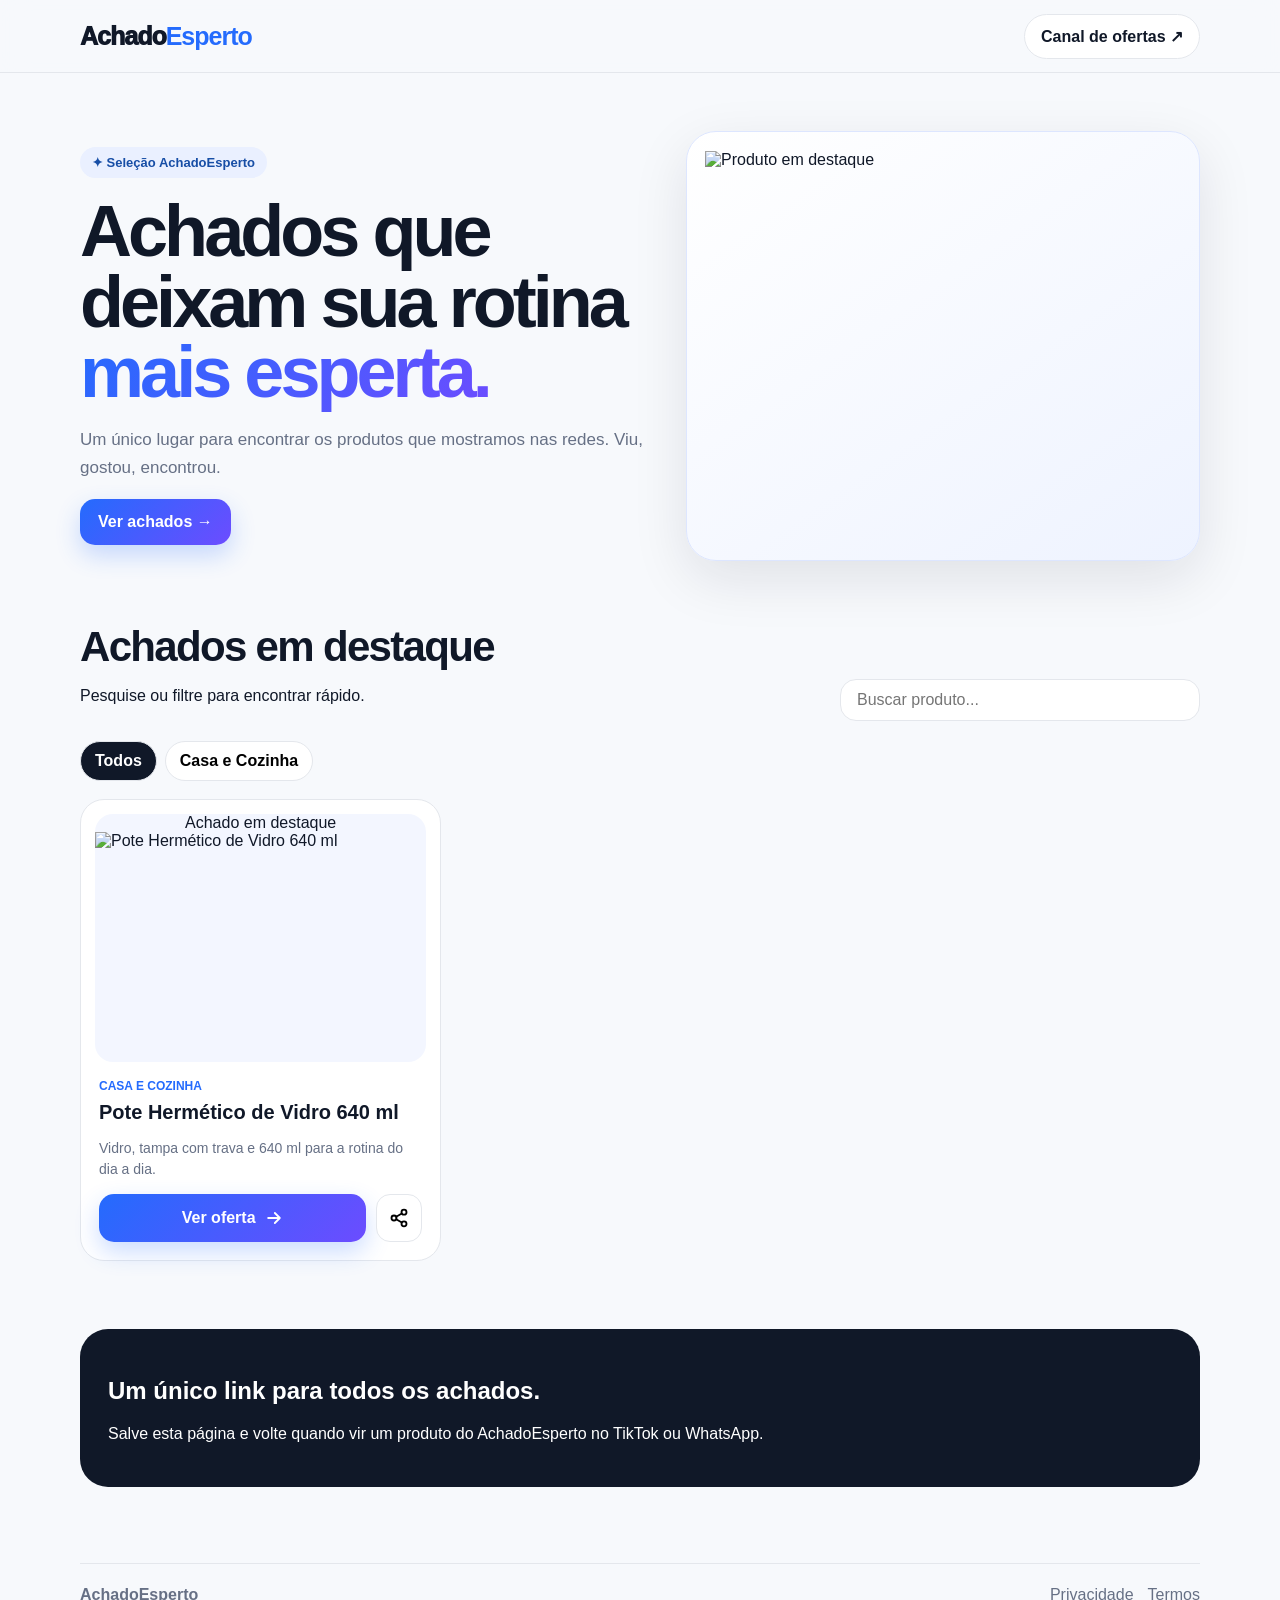
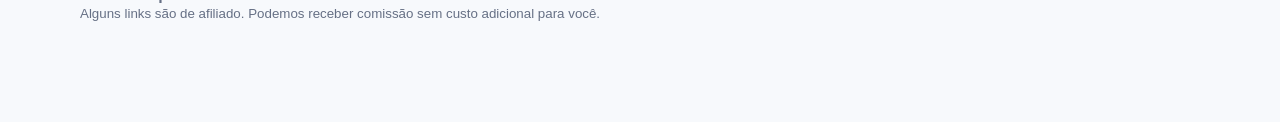
==== index.html @ daa908b6 "fix: use static-safe footer links" ====
<!doctype html><html lang="pt-BR"><head><meta charset="utf-8"><meta name="viewport" content="width=device-width,initial-scale=1"><meta name="theme-color" content="#246bfd"><title>AchadoEsperto — Achados que valem a pena</title><meta name="description" content="Achados úteis para casa, cozinha, tecnologia e rotina."><link rel="stylesheet" href="/assets/css/styles.css"></head><body><header class="topbar"><div class="container nav"><a class="brand" href="/">Achado<b>Esperto</b></a><a class="pill" href="https://whatsapp.com/channel/0029Vb8xYEfKwqSSXrBS9R2Q" target="_blank" rel="noopener noreferrer">Canal de ofertas ↗</a></div></header><main><section class="hero"><div class="container hero-grid"><div><span class="eyebrow">✦ Seleção AchadoEsperto</span><h1>Achados que deixam sua rotina <span class="gradient">mais esperta.</span></h1><p>Um único lugar para encontrar os produtos que mostramos nas redes. Viu, gostou, encontrou.</p><a class="primary" href="#achados">Ver achados →</a></div><div class="hero-card"><img id="hero-product" alt="Produto em destaque"></div></div></section><section class="section" id="achados"><div class="container"><div class="section-head"><div><h2>Achados em destaque</h2><p>Pesquise ou filtre para encontrar rápido.</p></div><label class="search"><input id="product-search" type="search" placeholder="Buscar produto..."></label></div><div class="chips" id="category-chips"></div><div class="products" id="products-grid"></div><div class="empty" id="empty-state"><strong>Nenhum achado encontrado.</strong></div></div></section><section class="section"><div class="container trust"><h2>Um único link para todos os achados.</h2><p>Salve esta página e volte quando vir um produto do AchadoEsperto no TikTok ou WhatsApp.</p></div></section></main><footer class="footer"><div class="container footer-grid"><div><strong>AchadoEsperto</strong><br><small>Alguns links são de afiliado. Podemos receber comissão sem custo adicional para você.</small></div><div class="footer-links"><a href="/privacidade/">Privacidade</a><a href="/termos/">Termos</a></div></div></footer><script src="/assets/js/products.js"></script><script src="/assets/js/app.js"></script><script>if(window.AE_PRODUCTS?.[0])document.getElementById('hero-product').src=window.AE_PRODUCTS[0].images[0]</script></body></html>
---- assets/css/styles.css ----
:root{--bg:#f7f9fc;--card:#fff;--ink:#101828;--muted:#667085;--line:#e4e7ec;--brand:#246bfd;--brand2:#6c4cff;--max:1120px;--shadow:0 18px 55px rgba(16,24,40,.10)}*{box-sizing:border-box}html{scroll-behavior:smooth}body{margin:0;font-family:Inter,ui-sans-serif,-apple-system,BlinkMacSystemFont,"Segoe UI",Roboto,Arial,sans-serif;background:var(--bg);color:var(--ink)}a{text-decoration:none;color:inherit}button,input{font:inherit}.container{width:min(calc(100% - 30px),var(--max));margin:auto}.topbar{position:sticky;top:0;z-index:20;background:rgba(247,249,252,.9);backdrop-filter:blur(14px);border-bottom:1px solid var(--line)}.nav{min-height:72px;display:flex;align-items:center;justify-content:space-between;gap:16px}.brand{font-size:25px;font-weight:950;letter-spacing:-.04em}.brand b{color:var(--brand)}.pill,.primary,.secondary,.icon-btn{display:inline-flex;align-items:center;justify-content:center;gap:8px;border:0;font-weight:850;cursor:pointer}.pill,.secondary{background:#fff;border:1px solid var(--line);padding:12px 16px;border-radius:999px}.primary{padding:14px 18px;border-radius:15px;color:#fff;background:linear-gradient(135deg,var(--brand),var(--brand2));box-shadow:0 10px 25px rgba(36,107,253,.24)}.hero{padding:58px 0 28px}.hero-grid{display:grid;grid-template-columns:1.05fr .95fr;gap:38px;align-items:center}.eyebrow{display:inline-flex;background:#eaf0ff;color:#174ea6;padding:8px 12px;border-radius:999px;font-size:13px;font-weight:900}.hero h1{font-size:clamp(44px,6vw,72px);line-height:.98;letter-spacing:-.055em;margin:18px 0}.gradient{background:linear-gradient(135deg,var(--brand),var(--brand2));background-clip:text;color:transparent}.hero p,.lead{color:var(--muted);font-size:17px;line-height:1.65}.hero-card,.main-photo{background:linear-gradient(145deg,#fff,#eef3ff);border:1px solid #dde6ff;border-radius:30px;box-shadow:var(--shadow);display:grid;place-items:center;overflow:hidden}.hero-card{min-height:430px;padding:18px}.hero-card img{width:100%;height:390px;object-fit:contain}.section{padding:34px 0}.section-head{display:flex;justify-content:space-between;gap:18px;align-items:end;margin-bottom:20px}.section-head h2{font-size:clamp(28px,4vw,42px);margin:0;letter-spacing:-.04em}.search{display:flex;align-items:center;background:#fff;border:1px solid var(--line);border-radius:16px;padding:10px 14px;min-width:min(360px,100%)}.search input{border:0;outline:0;background:transparent;width:100%}.chips{display:flex;gap:8px;flex-wrap:wrap;margin-bottom:18px}.chip{border:1px solid var(--line);background:#fff;padding:10px 14px;border-radius:999px;font-weight:800;cursor:pointer}.chip.active{background:#101828;color:#fff}.products{display:grid;grid-template-columns:repeat(3,1fr);gap:18px}.product-card{background:#fff;border:1px solid var(--line);border-radius:24px;padding:14px;display:flex;flex-direction:column}.product-media{aspect-ratio:4/3;border-radius:18px;background:#f3f6ff;display:grid;place-items:center;overflow:hidden}.product-media img{width:100%;height:100%;object-fit:contain}.product-body{padding:14px 4px 4px}.product-cat{font-size:12px;color:var(--brand);font-weight:900;text-transform:uppercase}.product-title{display:block;font-size:20px;font-weight:900;margin:7px 0}.product-desc{color:var(--muted);font-size:14px;line-height:1.5}.product-footer{display:flex;gap:10px}.product-footer .primary{flex:1}.icon-btn{width:46px;border-radius:14px;background:#fff;border:1px solid var(--line)}.empty{display:none;padding:30px;background:#fff;border:1px dashed #cfd7e6;border-radius:20px;text-align:center}.trust{background:#101828;color:#fff;border-radius:28px;padding:28px}.footer{padding:42px 0 100px;color:var(--muted)}.footer-grid{display:flex;justify-content:space-between;gap:18px;border-top:1px solid var(--line);padding-top:22px}.footer-links{display:flex;gap:14px;flex-wrap:wrap}.breadcrumb{padding:20px 0 8px;color:var(--muted);font-size:14px}.product-page{padding:18px 0 50px}.product-layout{display:grid;grid-template-columns:1fr .9fr;gap:36px;align-items:start}.gallery{display:grid;grid-template-columns:82px 1fr;gap:12px}.thumbs{display:grid;gap:10px;align-content:start}.thumb{border:2px solid transparent;background:#fff;border-radius:14px;padding:5px}.thumb.active{border-color:var(--brand)}.thumb img{width:100%;aspect-ratio:1;object-fit:contain}.main-photo{min-height:520px}.main-photo img{width:100%;height:520px;object-fit:contain}.product-info{position:sticky;top:92px}.product-info h1{font-size:clamp(36px,4.8vw,56px);line-height:1;letter-spacing:-.05em;margin:14px 0}.spec-pills{display:flex;gap:8px;flex-wrap:wrap}.spec-pill{background:#fff;border:1px solid var(--line);padding:9px 12px;border-radius:999px;font-weight:800}.benefits{display:grid;gap:10px;margin:18px 0}.benefit{display:flex;gap:10px}.benefit i{font-style:normal;color:#0e9f6e}.benefit span{display:block;color:var(--muted);font-size:13px}.buy-box,.detail-card{background:#fff;border:1px solid var(--line);border-radius:22px;padding:18px;margin-top:18px}.buy-box .primary{width:100%}.price-note{font-size:13px;color:var(--muted);line-height:1.5}.share-row{display:flex;gap:10px;margin-top:12px}.share-row>*{flex:1}.spec-table{width:100%;border-collapse:collapse}.spec-table td{padding:12px 0;border-bottom:1px solid #edf0f4}.spec-table td:first-child{color:var(--muted);width:44%}.mobile-dock{display:none;position:fixed;left:12px;right:12px;bottom:12px;z-index:30}.mobile-dock .primary{width:100%}.legal{padding:40px 0}.legal article{max-width:850px;margin:auto;background:#fff;border:1px solid var(--line);border-radius:26px;padding:32px}.legal p{color:#475467;line-height:1.7}@media(max-width:900px){.hero-grid,.product-layout{grid-template-columns:1fr}.products{grid-template-columns:repeat(2,1fr)}.product-info{position:static}.section-head{align-items:stretch;flex-direction:column}.search{min-width:0}}@media(max-width:620px){.products{grid-template-columns:1fr}.hero{padding-top:32px}.hero h1{font-size:46px}.hero-card{min-height:320px}.hero-card img{height:290px}.gallery{grid-template-columns:1fr}.thumbs{order:2;grid-template-columns:repeat(3,70px)}.main-photo{order:1;min-height:360px}.main-photo img{height:360px}.footer-grid{flex-direction:column}.mobile-dock{display:block}.product-page{padding-bottom:100px}}
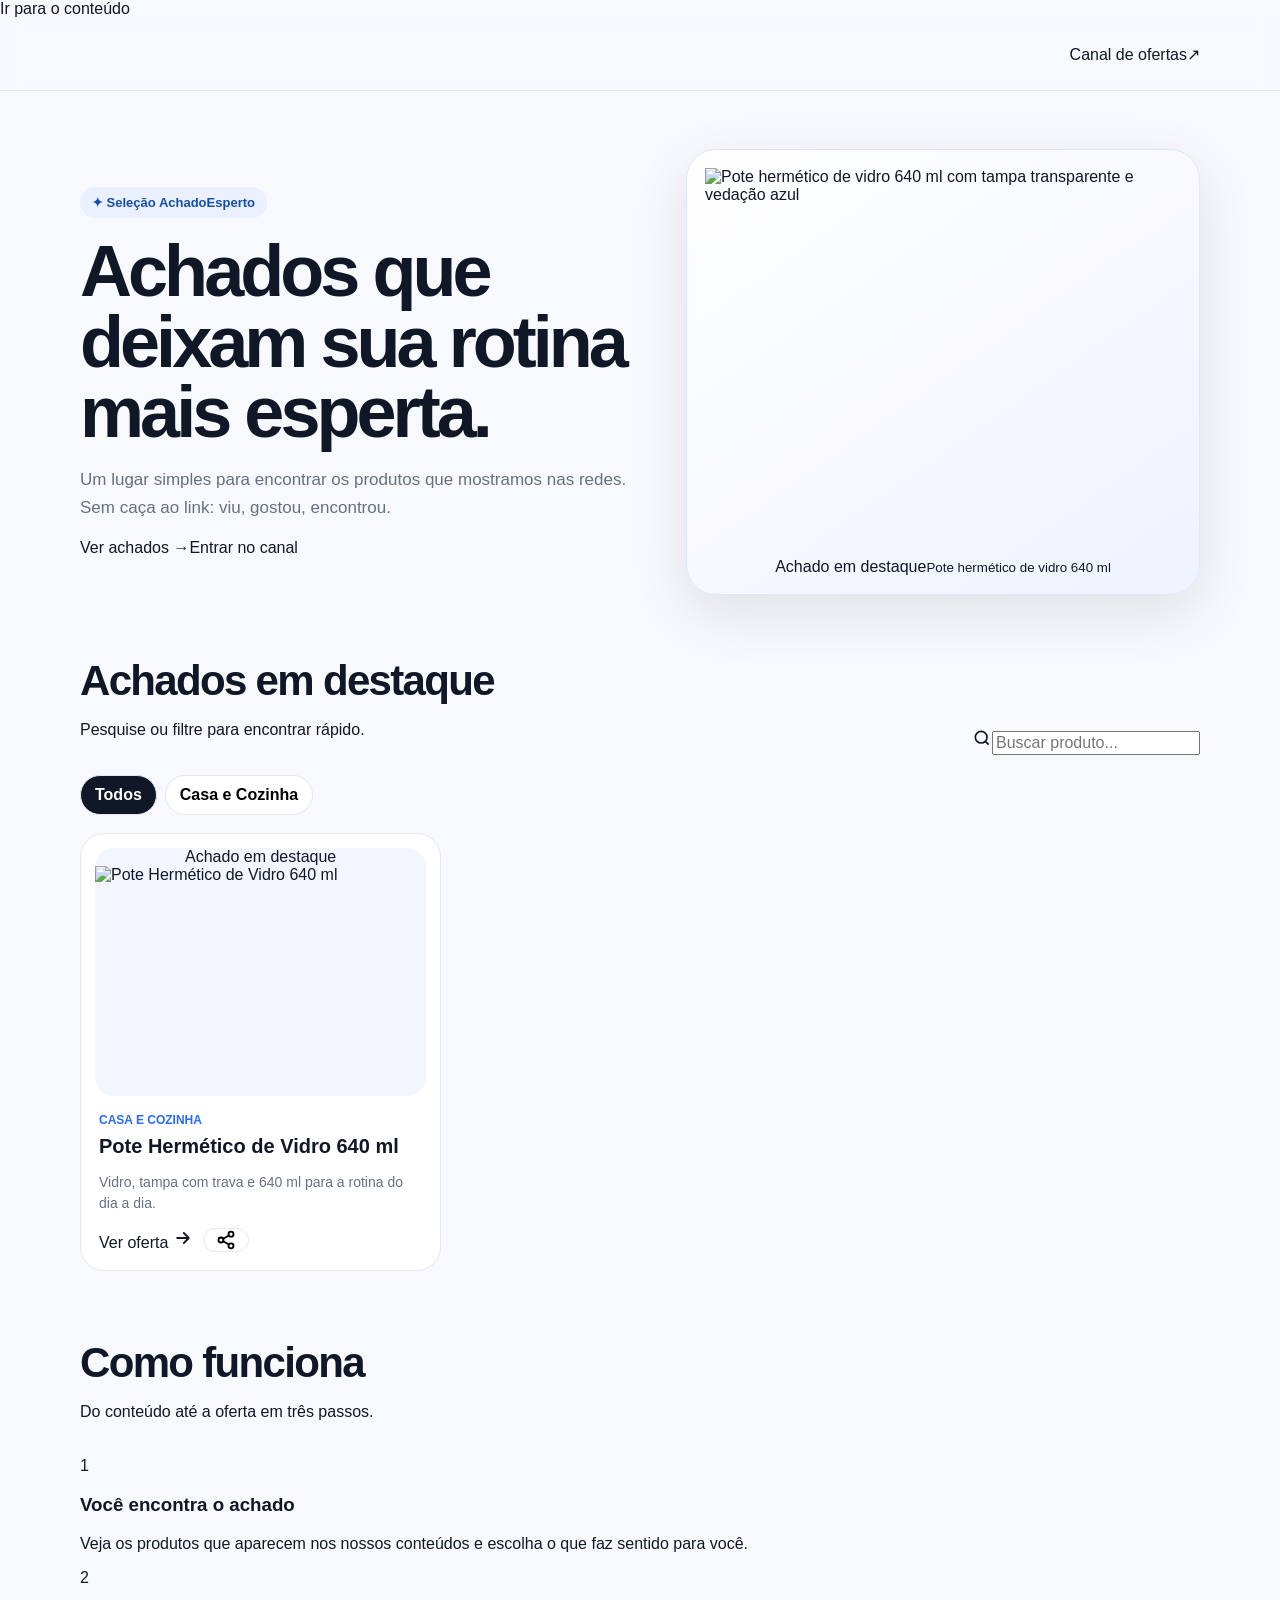
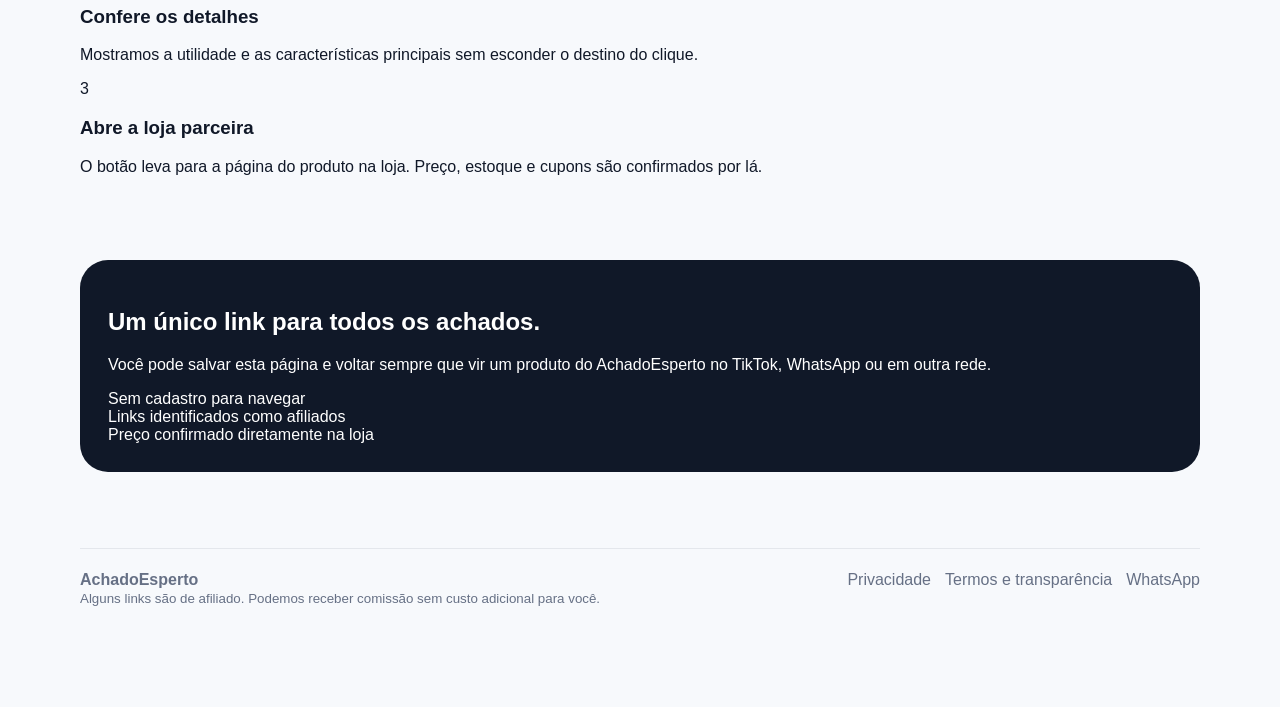
==== commit 1b823245: "restore: localhost homepage" ====
--- a/index.html
+++ b/index.html
@@ -1 +1,18 @@
-<!doctype html><html lang="pt-BR"><head><meta charset="utf-8"><meta name="viewport" content="width=device-width,initial-scale=1"><meta name="theme-color" content="#246bfd"><title>AchadoEsperto — Achados que valem a pena</title><meta name="description" content="Achados úteis para casa, cozinha, tecnologia e rotina."><link rel="stylesheet" href="/assets/css/styles.css"></head><body><header class="topbar"><div class="container nav"><a class="brand" href="/">Achado<b>Esperto</b></a><a class="pill" href="https://whatsapp.com/channel/0029Vb8xYEfKwqSSXrBS9R2Q" target="_blank" rel="noopener noreferrer">Canal de ofertas ↗</a></div></header><main><section class="hero"><div class="container hero-grid"><div><span class="eyebrow">✦ Seleção AchadoEsperto</span><h1>Achados que deixam sua rotina <span class="gradient">mais esperta.</span></h1><p>Um único lugar para encontrar os produtos que mostramos nas redes. Viu, gostou, encontrou.</p><a class="primary" href="#achados">Ver achados →</a></div><div class="hero-card"><img id="hero-product" alt="Produto em destaque"></div></div></section><section class="section" id="achados"><div class="container"><div class="section-head"><div><h2>Achados em destaque</h2><p>Pesquise ou filtre para encontrar rápido.</p></div><label class="search"><input id="product-search" type="search" placeholder="Buscar produto..."></label></div><div class="chips" id="category-chips"></div><div class="products" id="products-grid"></div><div class="empty" id="empty-state"><strong>Nenhum achado encontrado.</strong></div></div></section><section class="section"><div class="container trust"><h2>Um único link para todos os achados.</h2><p>Salve esta página e volte quando vir um produto do AchadoEsperto no TikTok ou WhatsApp.</p></div></section></main><footer class="footer"><div class="container footer-grid"><div><strong>AchadoEsperto</strong><br><small>Alguns links são de afiliado. Podemos receber comissão sem custo adicional para você.</small></div><div class="footer-links"><a href="/privacidade/">Privacidade</a><a href="/termos/">Termos</a></div></div></footer><script src="/assets/js/products.js"></script><script src="/assets/js/app.js"></script><script>if(window.AE_PRODUCTS?.[0])document.getElementById('hero-product').src=window.AE_PRODUCTS[0].images[0]</script></body></html>+<!doctype html><html lang="pt-BR"><head>
+<meta charset="utf-8"><meta name="viewport" content="width=device-width,initial-scale=1,viewport-fit=cover"><meta name="theme-color" content="#246BFD">
+<title>AchadoEsperto — Achados que valem a pena</title>
+<meta name="description" content="Achados úteis para casa, cozinha, tecnologia e rotina. Veja os produtos selecionados pelo AchadoEsperto e confira as ofertas nas lojas parceiras.">
+<meta property="og:title" content="AchadoEsperto — Achados que valem a pena"><meta property="og:description" content="Produtos úteis, bem selecionados e fáceis de encontrar."><meta property="og:type" content="website">
+<link rel="icon" href="/assets/img/brand/favicon.svg?v=4" type="image/svg+xml"><link rel="manifest" href="/manifest.webmanifest"><link rel="stylesheet" href="/assets/css/styles.css?v=4">
+</head><body>
+<a class="skip" href="#conteudo">Ir para o conteúdo</a>
+<header class="topbar"><div class="container nav"><a class="brand" href="/" aria-label="AchadoEsperto - início"><img src="/assets/img/brand/logo.svg?v=4" alt="AchadoEsperto"></a><nav class="nav-actions" aria-label="Ações"><a class="pill-btn wa" href="https://whatsapp.com/channel/0029Vb8xYEfKwqSSXrBS9R2Q" target="_blank" rel="noopener noreferrer"><span>Canal de ofertas</span>↗</a></nav></div></header>
+<main id="conteudo">
+<section class="hero"><div class="container hero-grid"><div><span class="eyebrow">✦ Seleção AchadoEsperto</span><h1>Achados que deixam sua rotina <span class="gradient-text">mais esperta.</span></h1><p>Um lugar simples para encontrar os produtos que mostramos nas redes. Sem caça ao link: viu, gostou, encontrou.</p><div class="hero-actions"><a class="primary-btn" href="#achados">Ver achados <span aria-hidden="true">→</span></a><a class="secondary-btn" href="https://whatsapp.com/channel/0029Vb8xYEfKwqSSXrBS9R2Q" target="_blank" rel="noopener noreferrer">Entrar no canal</a></div></div><div class="hero-card"><img id="hero-product" src="" alt="Pote hermético de vidro 640 ml com tampa transparente e vedação azul" width="1000" height="1000"><div class="floating-note">Achado em destaque<small>Pote hermético de vidro 640 ml</small></div></div></div></section>
+<section class="section" id="achados"><div class="container"><div class="section-head"><div><h2>Achados em destaque</h2><p>Pesquise ou filtre para encontrar rápido.</p></div><label class="search-wrap" aria-label="Pesquisar produtos"><svg width="20" height="20" viewBox="0 0 24 24" fill="none" stroke="currentColor" stroke-width="2"><circle cx="11" cy="11" r="7"/><path d="m20 20-4-4"/></svg><input id="product-search" type="search" placeholder="Buscar produto..." autocomplete="off"></label></div><div class="chips" id="category-chips" aria-label="Categorias"></div><div class="products" id="products-grid"></div><div class="empty" id="empty-state"><strong>Nenhum achado encontrado.</strong><br>Tente outro termo de busca.</div></div></section>
+<section class="section"><div class="container"><div class="section-head"><div><h2>Como funciona</h2><p>Do conteúdo até a oferta em três passos.</p></div></div><div class="steps"><div class="step"><div class="step-n">1</div><h3>Você encontra o achado</h3><p>Veja os produtos que aparecem nos nossos conteúdos e escolha o que faz sentido para você.</p></div><div class="step"><div class="step-n">2</div><h3>Confere os detalhes</h3><p>Mostramos a utilidade e as características principais sem esconder o destino do clique.</p></div><div class="step"><div class="step-n">3</div><h3>Abre a loja parceira</h3><p>O botão leva para a página do produto na loja. Preço, estoque e cupons são confirmados por lá.</p></div></div></div></section>
+<section class="section"><div class="container"><div class="trust"><div><h2>Um único link para todos os achados.</h2><p>Você pode salvar esta página e voltar sempre que vir um produto do AchadoEsperto no TikTok, WhatsApp ou em outra rede.</p></div><div class="trust-points"><div class="trust-point"><span class="dot"></span>Sem cadastro para navegar</div><div class="trust-point"><span class="dot"></span>Links identificados como afiliados</div><div class="trust-point"><span class="dot"></span>Preço confirmado diretamente na loja</div></div></div></div></section>
+</main>
+<footer class="footer"><div class="container footer-grid"><div><strong>AchadoEsperto</strong><br><small>Alguns links são de afiliado. Podemos receber comissão sem custo adicional para você.</small></div><div class="footer-links"><a href="/privacidade/">Privacidade</a><a href="/termos/">Termos e transparência</a><a href="https://whatsapp.com/channel/0029Vb8xYEfKwqSSXrBS9R2Q" target="_blank" rel="noopener noreferrer">WhatsApp</a></div></div></footer>
+<script src="/assets/js/products.js?v=4"></script><script src="/assets/js/app.js?v=4"></script><script>if(window.AE_PRODUCTS?.[0])document.getElementById('hero-product').src=window.AE_PRODUCTS[0].images[0];if('serviceWorker'in navigator){window.addEventListener('load',()=>navigator.serviceWorker.register('/sw.js?v=4').catch(()=>{}))}</script>
+</body></html>
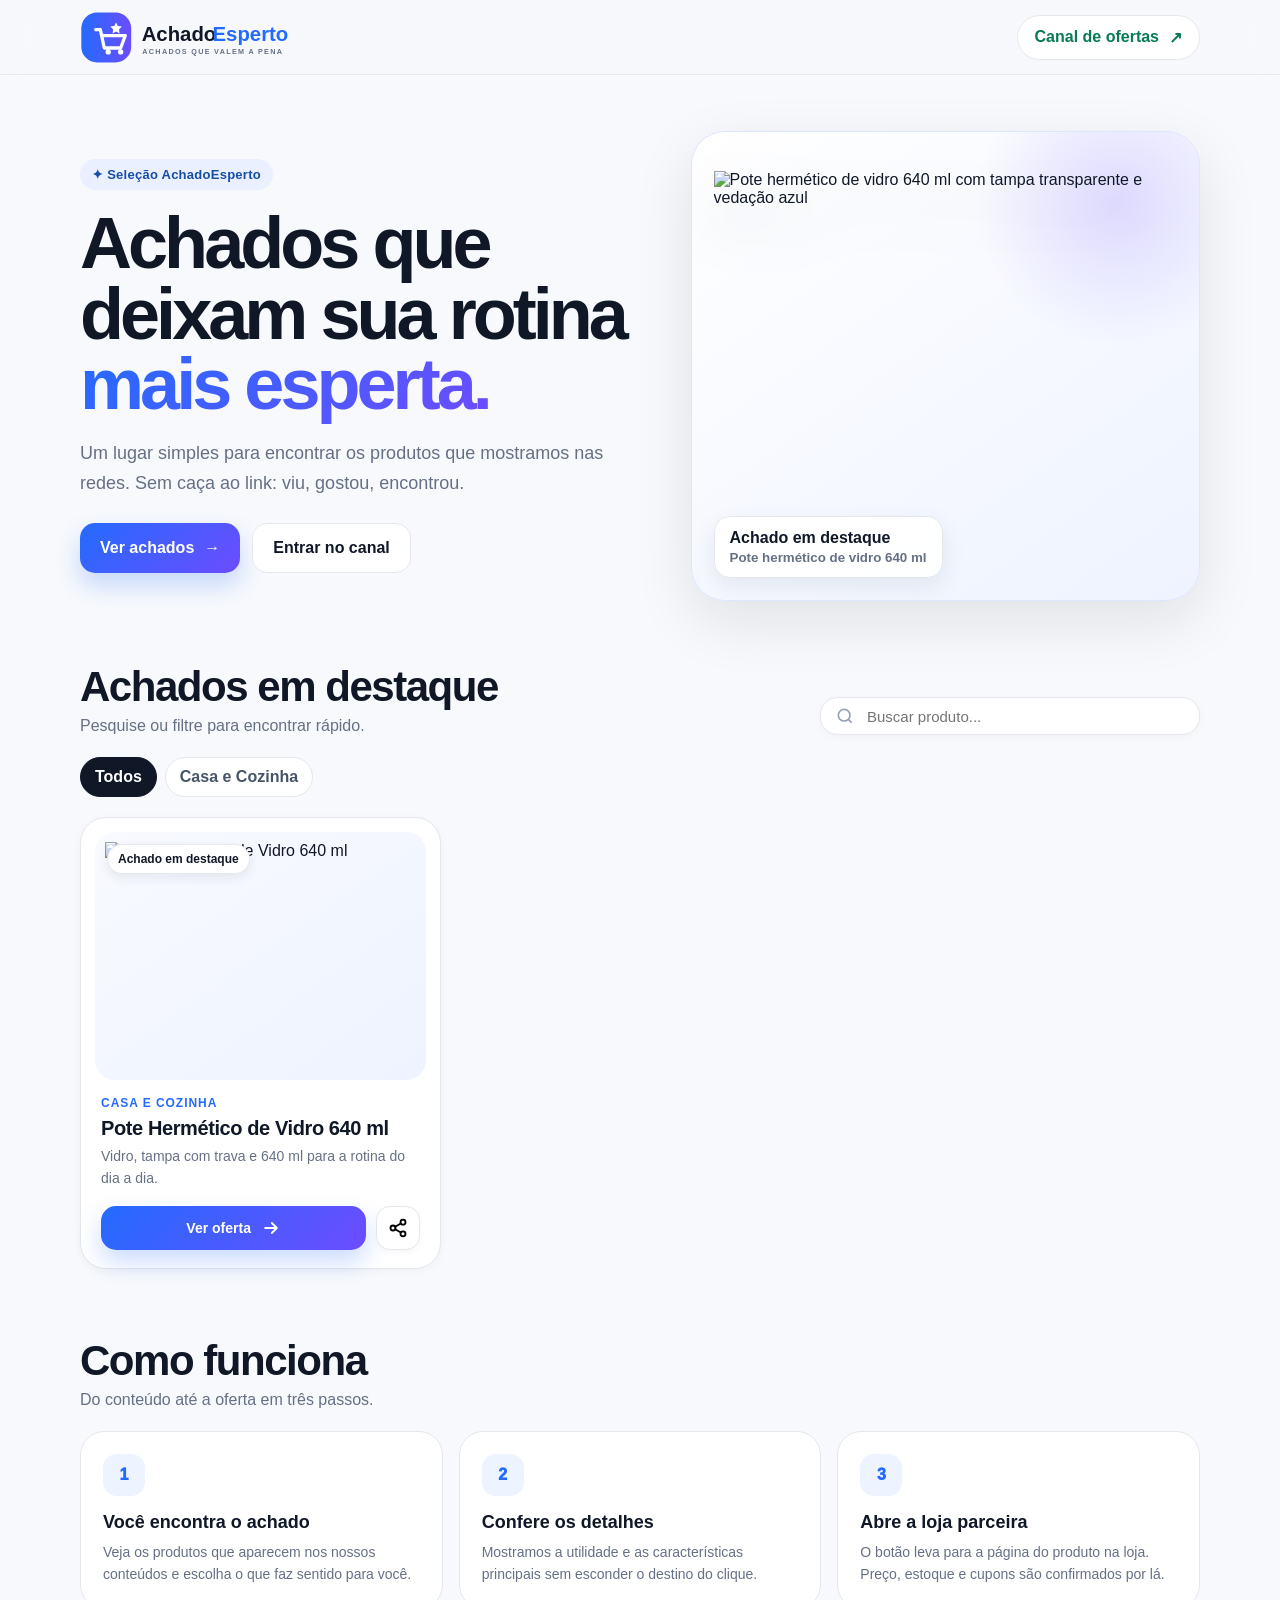
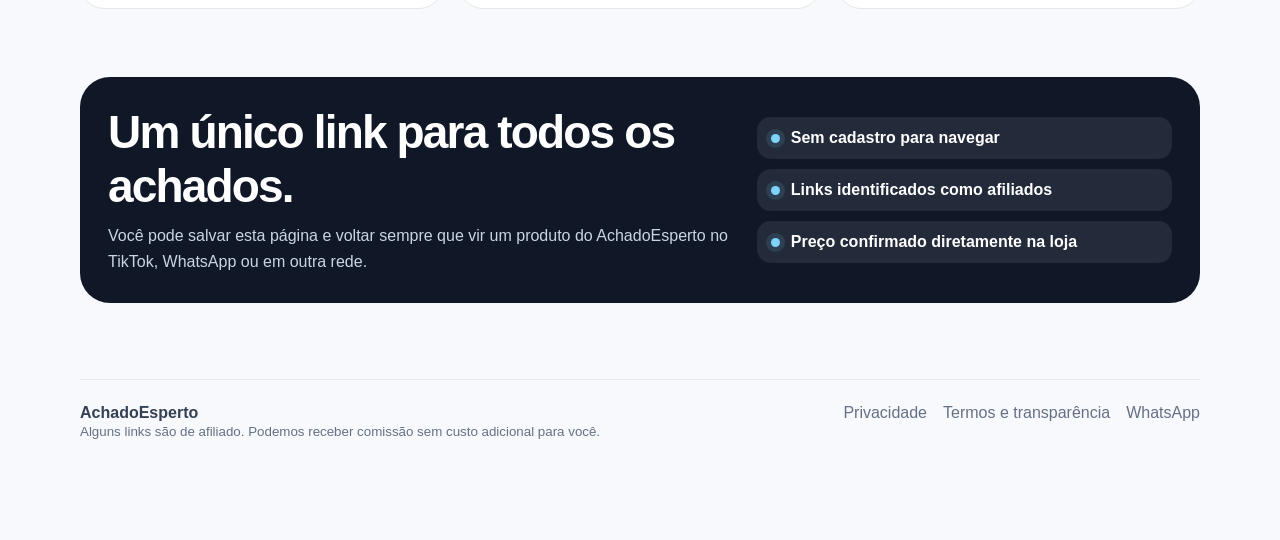
==== commit 131eff2f: "fix: restore localhost assets and purge stale cache" ====
--- a/index.html
+++ b/index.html
@@ -3,10 +3,10 @@
 <title>AchadoEsperto — Achados que valem a pena</title>
 <meta name="description" content="Achados úteis para casa, cozinha, tecnologia e rotina. Veja os produtos selecionados pelo AchadoEsperto e confira as ofertas nas lojas parceiras.">
 <meta property="og:title" content="AchadoEsperto — Achados que valem a pena"><meta property="og:description" content="Produtos úteis, bem selecionados e fáceis de encontrar."><meta property="og:type" content="website">
-<link rel="icon" href="/assets/img/brand/favicon.svg?v=4" type="image/svg+xml"><link rel="manifest" href="/manifest.webmanifest"><link rel="stylesheet" href="/assets/css/styles.css?v=4">
+<link rel="icon" href="/favicon.svg?v=5" type="image/svg+xml"><link rel="alternate icon" href="/assets/img/brand/favicon.svg?v=5" type="image/svg+xml"><link rel="manifest" href="/manifest.webmanifest"><link rel="stylesheet" href="/assets/css/styles.css?v=5">
 </head><body>
 <a class="skip" href="#conteudo">Ir para o conteúdo</a>
-<header class="topbar"><div class="container nav"><a class="brand" href="/" aria-label="AchadoEsperto - início"><img src="/assets/img/brand/logo.svg?v=4" alt="AchadoEsperto"></a><nav class="nav-actions" aria-label="Ações"><a class="pill-btn wa" href="https://whatsapp.com/channel/0029Vb8xYEfKwqSSXrBS9R2Q" target="_blank" rel="noopener noreferrer"><span>Canal de ofertas</span>↗</a></nav></div></header>
+<header class="topbar"><div class="container nav"><a class="brand" href="/" aria-label="AchadoEsperto - início"><img src="/assets/img/brand/logo.svg?v=5" alt="AchadoEsperto"></a><nav class="nav-actions" aria-label="Ações"><a class="pill-btn wa" href="https://whatsapp.com/channel/0029Vb8xYEfKwqSSXrBS9R2Q" target="_blank" rel="noopener noreferrer"><span>Canal de ofertas</span>↗</a></nav></div></header>
 <main id="conteudo">
 <section class="hero"><div class="container hero-grid"><div><span class="eyebrow">✦ Seleção AchadoEsperto</span><h1>Achados que deixam sua rotina <span class="gradient-text">mais esperta.</span></h1><p>Um lugar simples para encontrar os produtos que mostramos nas redes. Sem caça ao link: viu, gostou, encontrou.</p><div class="hero-actions"><a class="primary-btn" href="#achados">Ver achados <span aria-hidden="true">→</span></a><a class="secondary-btn" href="https://whatsapp.com/channel/0029Vb8xYEfKwqSSXrBS9R2Q" target="_blank" rel="noopener noreferrer">Entrar no canal</a></div></div><div class="hero-card"><img id="hero-product" src="" alt="Pote hermético de vidro 640 ml com tampa transparente e vedação azul" width="1000" height="1000"><div class="floating-note">Achado em destaque<small>Pote hermético de vidro 640 ml</small></div></div></div></section>
 <section class="section" id="achados"><div class="container"><div class="section-head"><div><h2>Achados em destaque</h2><p>Pesquise ou filtre para encontrar rápido.</p></div><label class="search-wrap" aria-label="Pesquisar produtos"><svg width="20" height="20" viewBox="0 0 24 24" fill="none" stroke="currentColor" stroke-width="2"><circle cx="11" cy="11" r="7"/><path d="m20 20-4-4"/></svg><input id="product-search" type="search" placeholder="Buscar produto..." autocomplete="off"></label></div><div class="chips" id="category-chips" aria-label="Categorias"></div><div class="products" id="products-grid"></div><div class="empty" id="empty-state"><strong>Nenhum achado encontrado.</strong><br>Tente outro termo de busca.</div></div></section>
@@ -14,5 +14,5 @@
 <section class="section"><div class="container"><div class="trust"><div><h2>Um único link para todos os achados.</h2><p>Você pode salvar esta página e voltar sempre que vir um produto do AchadoEsperto no TikTok, WhatsApp ou em outra rede.</p></div><div class="trust-points"><div class="trust-point"><span class="dot"></span>Sem cadastro para navegar</div><div class="trust-point"><span class="dot"></span>Links identificados como afiliados</div><div class="trust-point"><span class="dot"></span>Preço confirmado diretamente na loja</div></div></div></div></section>
 </main>
 <footer class="footer"><div class="container footer-grid"><div><strong>AchadoEsperto</strong><br><small>Alguns links são de afiliado. Podemos receber comissão sem custo adicional para você.</small></div><div class="footer-links"><a href="/privacidade/">Privacidade</a><a href="/termos/">Termos e transparência</a><a href="https://whatsapp.com/channel/0029Vb8xYEfKwqSSXrBS9R2Q" target="_blank" rel="noopener noreferrer">WhatsApp</a></div></div></footer>
-<script src="/assets/js/products.js?v=4"></script><script src="/assets/js/app.js?v=4"></script><script>if(window.AE_PRODUCTS?.[0])document.getElementById('hero-product').src=window.AE_PRODUCTS[0].images[0];if('serviceWorker'in navigator){window.addEventListener('load',()=>navigator.serviceWorker.register('/sw.js?v=4').catch(()=>{}))}</script>
+<script src="/assets/js/products.js?v=5"></script><script src="/assets/js/app.js?v=5"></script><script>if(window.AE_PRODUCTS?.[0])document.getElementById('hero-product').src=window.AE_PRODUCTS[0].images[0];if('serviceWorker'in navigator){navigator.serviceWorker.getRegistrations().then(rs=>rs.forEach(r=>r.unregister())).catch(()=>{});}if('caches'in window){caches.keys().then(keys=>keys.forEach(k=>caches.delete(k))).catch(()=>{});}</script>
 </body></html>
--- a/assets/css/styles.css
+++ b/assets/css/styles.css
@@ -1 +1,31 @@
-:root{--bg:#f7f9fc;--card:#fff;--ink:#101828;--muted:#667085;--line:#e4e7ec;--brand:#246bfd;--brand2:#6c4cff;--max:1120px;--shadow:0 18px 55px rgba(16,24,40,.10)}*{box-sizing:border-box}html{scroll-behavior:smooth}body{margin:0;font-family:Inter,ui-sans-serif,-apple-system,BlinkMacSystemFont,"Segoe UI",Roboto,Arial,sans-serif;background:var(--bg);color:var(--ink)}a{text-decoration:none;color:inherit}button,input{font:inherit}.container{width:min(calc(100% - 30px),var(--max));margin:auto}.topbar{position:sticky;top:0;z-index:20;background:rgba(247,249,252,.9);backdrop-filter:blur(14px);border-bottom:1px solid var(--line)}.nav{min-height:72px;display:flex;align-items:center;justify-content:space-between;gap:16px}.brand{font-size:25px;font-weight:950;letter-spacing:-.04em}.brand b{color:var(--brand)}.pill,.primary,.secondary,.icon-btn{display:inline-flex;align-items:center;justify-content:center;gap:8px;border:0;font-weight:850;cursor:pointer}.pill,.secondary{background:#fff;border:1px solid var(--line);padding:12px 16px;border-radius:999px}.primary{padding:14px 18px;border-radius:15px;color:#fff;background:linear-gradient(135deg,var(--brand),var(--brand2));box-shadow:0 10px 25px rgba(36,107,253,.24)}.hero{padding:58px 0 28px}.hero-grid{display:grid;grid-template-columns:1.05fr .95fr;gap:38px;align-items:center}.eyebrow{display:inline-flex;background:#eaf0ff;color:#174ea6;padding:8px 12px;border-radius:999px;font-size:13px;font-weight:900}.hero h1{font-size:clamp(44px,6vw,72px);line-height:.98;letter-spacing:-.055em;margin:18px 0}.gradient{background:linear-gradient(135deg,var(--brand),var(--brand2));background-clip:text;color:transparent}.hero p,.lead{color:var(--muted);font-size:17px;line-height:1.65}.hero-card,.main-photo{background:linear-gradient(145deg,#fff,#eef3ff);border:1px solid #dde6ff;border-radius:30px;box-shadow:var(--shadow);display:grid;place-items:center;overflow:hidden}.hero-card{min-height:430px;padding:18px}.hero-card img{width:100%;height:390px;object-fit:contain}.section{padding:34px 0}.section-head{display:flex;justify-content:space-between;gap:18px;align-items:end;margin-bottom:20px}.section-head h2{font-size:clamp(28px,4vw,42px);margin:0;letter-spacing:-.04em}.search{display:flex;align-items:center;background:#fff;border:1px solid var(--line);border-radius:16px;padding:10px 14px;min-width:min(360px,100%)}.search input{border:0;outline:0;background:transparent;width:100%}.chips{display:flex;gap:8px;flex-wrap:wrap;margin-bottom:18px}.chip{border:1px solid var(--line);background:#fff;padding:10px 14px;border-radius:999px;font-weight:800;cursor:pointer}.chip.active{background:#101828;color:#fff}.products{display:grid;grid-template-columns:repeat(3,1fr);gap:18px}.product-card{background:#fff;border:1px solid var(--line);border-radius:24px;padding:14px;display:flex;flex-direction:column}.product-media{aspect-ratio:4/3;border-radius:18px;background:#f3f6ff;display:grid;place-items:center;overflow:hidden}.product-media img{width:100%;height:100%;object-fit:contain}.product-body{padding:14px 4px 4px}.product-cat{font-size:12px;color:var(--brand);font-weight:900;text-transform:uppercase}.product-title{display:block;font-size:20px;font-weight:900;margin:7px 0}.product-desc{color:var(--muted);font-size:14px;line-height:1.5}.product-footer{display:flex;gap:10px}.product-footer .primary{flex:1}.icon-btn{width:46px;border-radius:14px;background:#fff;border:1px solid var(--line)}.empty{display:none;padding:30px;background:#fff;border:1px dashed #cfd7e6;border-radius:20px;text-align:center}.trust{background:#101828;color:#fff;border-radius:28px;padding:28px}.footer{padding:42px 0 100px;color:var(--muted)}.footer-grid{display:flex;justify-content:space-between;gap:18px;border-top:1px solid var(--line);padding-top:22px}.footer-links{display:flex;gap:14px;flex-wrap:wrap}.breadcrumb{padding:20px 0 8px;color:var(--muted);font-size:14px}.product-page{padding:18px 0 50px}.product-layout{display:grid;grid-template-columns:1fr .9fr;gap:36px;align-items:start}.gallery{display:grid;grid-template-columns:82px 1fr;gap:12px}.thumbs{display:grid;gap:10px;align-content:start}.thumb{border:2px solid transparent;background:#fff;border-radius:14px;padding:5px}.thumb.active{border-color:var(--brand)}.thumb img{width:100%;aspect-ratio:1;object-fit:contain}.main-photo{min-height:520px}.main-photo img{width:100%;height:520px;object-fit:contain}.product-info{position:sticky;top:92px}.product-info h1{font-size:clamp(36px,4.8vw,56px);line-height:1;letter-spacing:-.05em;margin:14px 0}.spec-pills{display:flex;gap:8px;flex-wrap:wrap}.spec-pill{background:#fff;border:1px solid var(--line);padding:9px 12px;border-radius:999px;font-weight:800}.benefits{display:grid;gap:10px;margin:18px 0}.benefit{display:flex;gap:10px}.benefit i{font-style:normal;color:#0e9f6e}.benefit span{display:block;color:var(--muted);font-size:13px}.buy-box,.detail-card{background:#fff;border:1px solid var(--line);border-radius:22px;padding:18px;margin-top:18px}.buy-box .primary{width:100%}.price-note{font-size:13px;color:var(--muted);line-height:1.5}.share-row{display:flex;gap:10px;margin-top:12px}.share-row>*{flex:1}.spec-table{width:100%;border-collapse:collapse}.spec-table td{padding:12px 0;border-bottom:1px solid #edf0f4}.spec-table td:first-child{color:var(--muted);width:44%}.mobile-dock{display:none;position:fixed;left:12px;right:12px;bottom:12px;z-index:30}.mobile-dock .primary{width:100%}.legal{padding:40px 0}.legal article{max-width:850px;margin:auto;background:#fff;border:1px solid var(--line);border-radius:26px;padding:32px}.legal p{color:#475467;line-height:1.7}@media(max-width:900px){.hero-grid,.product-layout{grid-template-columns:1fr}.products{grid-template-columns:repeat(2,1fr)}.product-info{position:static}.section-head{align-items:stretch;flex-direction:column}.search{min-width:0}}@media(max-width:620px){.products{grid-template-columns:1fr}.hero{padding-top:32px}.hero h1{font-size:46px}.hero-card{min-height:320px}.hero-card img{height:290px}.gallery{grid-template-columns:1fr}.thumbs{order:2;grid-template-columns:repeat(3,70px)}.main-photo{order:1;min-height:360px}.main-photo img{height:360px}.footer-grid{flex-direction:column}.mobile-dock{display:block}.product-page{padding-bottom:100px}}+:root{
+  --bg:#f7f9fc; --surface:#fff; --surface-2:#f1f5ff; --ink:#101828; --muted:#667085;
+  --line:#e4e7ec; --brand:#246bfd; --brand-2:#6c4cff; --brand-dark:#174ea6; --good:#0e9f6e;
+  --shadow:0 20px 60px rgba(16,24,40,.10); --shadow-soft:0 8px 24px rgba(16,24,40,.08);
+  --radius:24px; --max:1120px;
+}
+*{box-sizing:border-box} html{scroll-behavior:smooth} body{margin:0;font-family:Inter,ui-sans-serif,-apple-system,BlinkMacSystemFont,"Segoe UI",Roboto,Arial,sans-serif;background:var(--bg);color:var(--ink);-webkit-font-smoothing:antialiased}
+a{color:inherit;text-decoration:none} button,input{font:inherit}.container{width:min(calc(100% - 32px),var(--max));margin:auto}
+.skip{position:absolute;left:-9999px;top:auto}.skip:focus{left:16px;top:16px;z-index:9999;background:#fff;padding:12px 16px;border-radius:12px;box-shadow:var(--shadow)}
+.topbar{position:sticky;top:0;z-index:30;background:rgba(247,249,252,.86);backdrop-filter:blur(18px);border-bottom:1px solid rgba(228,231,236,.8)}
+.nav{min-height:74px;display:flex;align-items:center;justify-content:space-between;gap:16px}.brand img{display:block;width:210px;max-width:56vw}.nav-actions{display:flex;align-items:center;gap:10px}
+.icon-btn,.pill-btn,.primary-btn,.secondary-btn{display:inline-flex;align-items:center;justify-content:center;gap:10px;border:0;cursor:pointer;transition:.2s ease;font-weight:800}
+.icon-btn{width:44px;height:44px;border-radius:14px;background:#fff;border:1px solid var(--line);box-shadow:0 2px 8px rgba(16,24,40,.04)}.icon-btn:hover{transform:translateY(-1px);box-shadow:var(--shadow-soft)}
+.pill-btn{padding:12px 17px;border-radius:999px;background:#fff;border:1px solid var(--line)}.pill-btn:hover{border-color:#b7c7ff;background:#f8faff}.wa{color:#087a55}
+.hero{padding:56px 0 28px}.hero-grid{display:grid;grid-template-columns:1.06fr .94fr;gap:36px;align-items:center}.eyebrow{display:inline-flex;align-items:center;gap:8px;padding:8px 12px;border-radius:999px;background:#eaf0ff;color:#174ea6;font-size:13px;font-weight:900;letter-spacing:.02em}
+.hero h1{font-size:clamp(42px,6vw,72px);line-height:.98;letter-spacing:-.055em;margin:18px 0}.gradient-text{background:linear-gradient(135deg,var(--brand),var(--brand-2));-webkit-background-clip:text;background-clip:text;color:transparent}.hero p{font-size:18px;line-height:1.7;color:var(--muted);max-width:650px;margin:0 0 24px}.hero-actions{display:flex;flex-wrap:wrap;gap:12px}.primary-btn{padding:15px 20px;border-radius:15px;background:linear-gradient(135deg,var(--brand),var(--brand-2));color:#fff;box-shadow:0 12px 24px rgba(36,107,253,.24)}.primary-btn:hover{transform:translateY(-2px);box-shadow:0 16px 32px rgba(36,107,253,.30)}.secondary-btn{padding:15px 20px;border-radius:15px;background:#fff;border:1px solid var(--line)}
+.hero-card{position:relative;background:linear-gradient(145deg,#fff,#eef3ff);border:1px solid #dde6ff;border-radius:34px;padding:22px;box-shadow:var(--shadow);min-height:470px;display:grid;place-items:center;overflow:hidden}.hero-card:before{content:"";position:absolute;width:300px;height:300px;background:radial-gradient(circle,rgba(108,76,255,.18),transparent 68%);top:-80px;right:-70px}.hero-card img{width:100%;height:390px;object-fit:contain;position:relative;filter:drop-shadow(0 26px 30px rgba(16,24,40,.16))}.floating-note{position:absolute;left:22px;bottom:22px;background:rgba(255,255,255,.92);backdrop-filter:blur(12px);padding:12px 15px;border:1px solid var(--line);border-radius:16px;box-shadow:var(--shadow-soft);font-weight:800}.floating-note small{display:block;color:var(--muted);font-weight:650;margin-top:3px}
+.section{padding:34px 0}.section-head{display:flex;justify-content:space-between;gap:20px;align-items:end;margin-bottom:22px}.section-head h2{font-size:clamp(28px,4vw,42px);letter-spacing:-.035em;margin:0}.section-head p{color:var(--muted);margin:6px 0 0}.search-wrap{display:flex;gap:10px;align-items:center;background:#fff;border:1px solid var(--line);border-radius:18px;padding:8px 10px 8px 14px;min-width:min(380px,100%);box-shadow:0 2px 8px rgba(16,24,40,.03)}.search-wrap input{width:100%;border:0;outline:0;background:transparent;color:var(--ink);font-size:15px}.search-wrap svg{color:#98a2b3;flex:none}.chips{display:flex;gap:8px;flex-wrap:wrap;margin-bottom:20px}.chip{border:1px solid var(--line);background:#fff;padding:10px 14px;border-radius:999px;font-weight:800;color:#475467;cursor:pointer}.chip.active{background:#101828;color:#fff;border-color:#101828}
+.products{display:grid;grid-template-columns:repeat(3,1fr);gap:18px}.product-card{background:#fff;border:1px solid var(--line);border-radius:26px;padding:14px;box-shadow:0 2px 10px rgba(16,24,40,.035);transition:.22s ease;display:flex;flex-direction:column}.product-card:hover{transform:translateY(-4px);box-shadow:var(--shadow-soft)}.product-media{aspect-ratio:4/3;background:linear-gradient(145deg,#f8faff,#eef3ff);border-radius:20px;overflow:hidden;display:grid;place-items:center;position:relative}.product-media img{width:100%;height:100%;object-fit:contain;padding:10px}.badge{position:absolute;top:12px;left:12px;background:#fff;padding:7px 10px;border-radius:999px;font-size:12px;font-weight:900;border:1px solid rgba(228,231,236,.9);box-shadow:0 4px 12px rgba(16,24,40,.08)}.product-body{padding:16px 6px 4px;display:flex;flex-direction:column;flex:1}.product-cat{font-size:12px;text-transform:uppercase;letter-spacing:.08em;color:var(--brand);font-weight:900}.product-title{font-size:20px;font-weight:900;letter-spacing:-.02em;margin:7px 0 6px}.product-desc{color:var(--muted);font-size:14px;line-height:1.55;margin:0 0 16px}.product-footer{margin-top:auto;display:flex;gap:10px}.product-footer .primary-btn{flex:1;padding:12px 15px;font-size:14px}.product-footer .icon-btn{flex:none}
+.empty{display:none;background:#fff;border:1px dashed #cfd7e6;border-radius:24px;padding:36px;text-align:center;color:var(--muted)}
+.steps{display:grid;grid-template-columns:repeat(3,1fr);gap:16px}.step{background:#fff;border:1px solid var(--line);border-radius:24px;padding:22px}.step-n{width:42px;height:42px;border-radius:14px;background:#edf3ff;color:var(--brand);display:grid;place-items:center;font-weight:950;margin-bottom:16px}.step h3{margin:0 0 8px;font-size:18px}.step p{margin:0;color:var(--muted);line-height:1.6;font-size:14px}
+.trust{background:#101828;color:#fff;border-radius:30px;padding:28px;display:grid;grid-template-columns:1.2fr .8fr;gap:26px;align-items:center}.trust h2{font-size:clamp(30px,4vw,46px);letter-spacing:-.04em;margin:0 0 10px}.trust p{margin:0;color:#cbd5e1;line-height:1.65}.trust-points{display:grid;gap:10px}.trust-point{display:flex;align-items:center;gap:11px;background:rgba(255,255,255,.08);padding:12px 14px;border-radius:14px;font-weight:750}.dot{width:9px;height:9px;border-radius:50%;background:#7dd3fc;box-shadow:0 0 0 5px rgba(125,211,252,.12)}
+.footer{padding:42px 0 100px;color:#667085}.footer-grid{display:flex;justify-content:space-between;gap:20px;align-items:flex-start;border-top:1px solid var(--line);padding-top:24px}.footer strong{color:#344054}.footer-links{display:flex;gap:16px;flex-wrap:wrap}.footer a:hover{color:var(--brand)}
+.mobile-dock{display:none;position:fixed;left:12px;right:12px;bottom:12px;z-index:40;background:rgba(16,24,40,.92);backdrop-filter:blur(14px);border:1px solid rgba(255,255,255,.1);padding:8px;border-radius:18px;box-shadow:0 18px 42px rgba(16,24,40,.26)}.mobile-dock .primary-btn{width:100%;box-shadow:none}
+.breadcrumb{padding:22px 0 10px;color:var(--muted);font-size:14px}.breadcrumb a:hover{color:var(--brand)}.product-page{padding:18px 0 44px}.product-layout{display:grid;grid-template-columns:1fr .9fr;gap:38px;align-items:start}.gallery{display:grid;grid-template-columns:86px 1fr;gap:14px}.thumbs{display:grid;gap:10px;align-content:start}.thumb{border:2px solid transparent;border-radius:16px;background:#fff;padding:5px;cursor:pointer;aspect-ratio:1;overflow:hidden}.thumb.active{border-color:var(--brand)}.thumb img{width:100%;height:100%;object-fit:contain}.main-photo{background:linear-gradient(145deg,#fff,#eef3ff);border:1px solid var(--line);border-radius:28px;min-height:560px;display:grid;place-items:center;overflow:hidden}.main-photo img{width:100%;height:560px;object-fit:contain;padding:18px}.product-info{position:sticky;top:94px}.product-info .eyebrow{margin-bottom:12px}.product-info h1{font-size:clamp(34px,4.6vw,54px);line-height:1.02;letter-spacing:-.045em;margin:0 0 14px}.lead{color:var(--muted);font-size:17px;line-height:1.65}.spec-pills{display:flex;gap:8px;flex-wrap:wrap;margin:18px 0}.spec-pill{background:#fff;border:1px solid var(--line);border-radius:999px;padding:9px 12px;font-weight:850;font-size:13px}.buy-box{background:#fff;border:1px solid var(--line);border-radius:22px;padding:18px;margin:20px 0;box-shadow:0 10px 30px rgba(16,24,40,.06)}.buy-box .primary-btn{width:100%;font-size:16px}.price-note{font-size:13px;color:var(--muted);margin:10px 0 0;line-height:1.5}.benefits{display:grid;gap:11px;margin:18px 0}.benefit{display:flex;gap:11px;align-items:flex-start}.benefit i{width:26px;height:26px;border-radius:8px;background:#eaf7f2;color:var(--good);display:grid;place-items:center;font-style:normal;font-weight:950;flex:none}.benefit strong{display:block;font-size:14px}.benefit span{display:block;color:var(--muted);font-size:13px;margin-top:2px;line-height:1.45}.share-row{display:flex;gap:10px}.share-row .secondary-btn{flex:1;padding:12px 14px}
+.detail-card{margin-top:30px;background:#fff;border:1px solid var(--line);border-radius:26px;padding:24px}.detail-card h2{margin:0 0 14px;font-size:24px}.spec-table{width:100%;border-collapse:collapse}.spec-table td{padding:13px 0;border-bottom:1px solid #edf0f4;font-size:14px}.spec-table td:first-child{color:var(--muted);width:44%}.spec-table tr:last-child td{border-bottom:0}
+.legal{padding:40px 0 80px}.legal article{background:#fff;border:1px solid var(--line);border-radius:28px;padding:clamp(24px,5vw,48px);max-width:850px;margin:auto}.legal h1{font-size:40px;letter-spacing:-.035em;margin-top:0}.legal h2{margin-top:28px}.legal p,.legal li{color:#475467;line-height:1.75}.legal ul{padding-left:22px}
+.toast{position:fixed;left:50%;bottom:28px;transform:translate(-50%,20px);opacity:0;pointer-events:none;background:#101828;color:#fff;padding:12px 16px;border-radius:14px;font-weight:800;font-size:14px;transition:.2s;z-index:60;box-shadow:var(--shadow)}.toast.show{opacity:1;transform:translate(-50%,0)}
+@media(max-width:900px){.hero-grid,.product-layout,.trust{grid-template-columns:1fr}.hero-card{min-height:360px}.hero-card img{height:320px}.products{grid-template-columns:repeat(2,1fr)}.steps{grid-template-columns:1fr}.section-head{align-items:stretch;flex-direction:column}.search-wrap{min-width:0}.product-info{position:static}.main-photo,.main-photo img{min-height:0;height:440px}}
+@media(max-width:620px){.container{width:min(calc(100% - 22px),var(--max))}.nav{min-height:66px}.brand img{width:178px}.nav-actions .pill-btn span{display:none}.nav-actions .pill-btn{width:44px;height:44px;padding:0}.hero{padding-top:32px}.hero h1{font-size:46px}.hero p{font-size:16px}.hero-actions .primary-btn,.hero-actions .secondary-btn{width:100%}.hero-card{border-radius:26px;min-height:325px}.hero-card img{height:285px}.floating-note{left:14px;right:14px;bottom:14px}.products{grid-template-columns:1fr}.gallery{grid-template-columns:1fr}.thumbs{order:2;grid-template-columns:repeat(2,74px)}.main-photo{order:1}.main-photo img{height:360px}.footer-grid{flex-direction:column}.mobile-dock{display:block}.footer{padding-bottom:110px}.product-page{padding-bottom:100px}.hide-mobile{display:none}}
+@media(prefers-reduced-motion:reduce){*{scroll-behavior:auto!important;transition:none!important}}
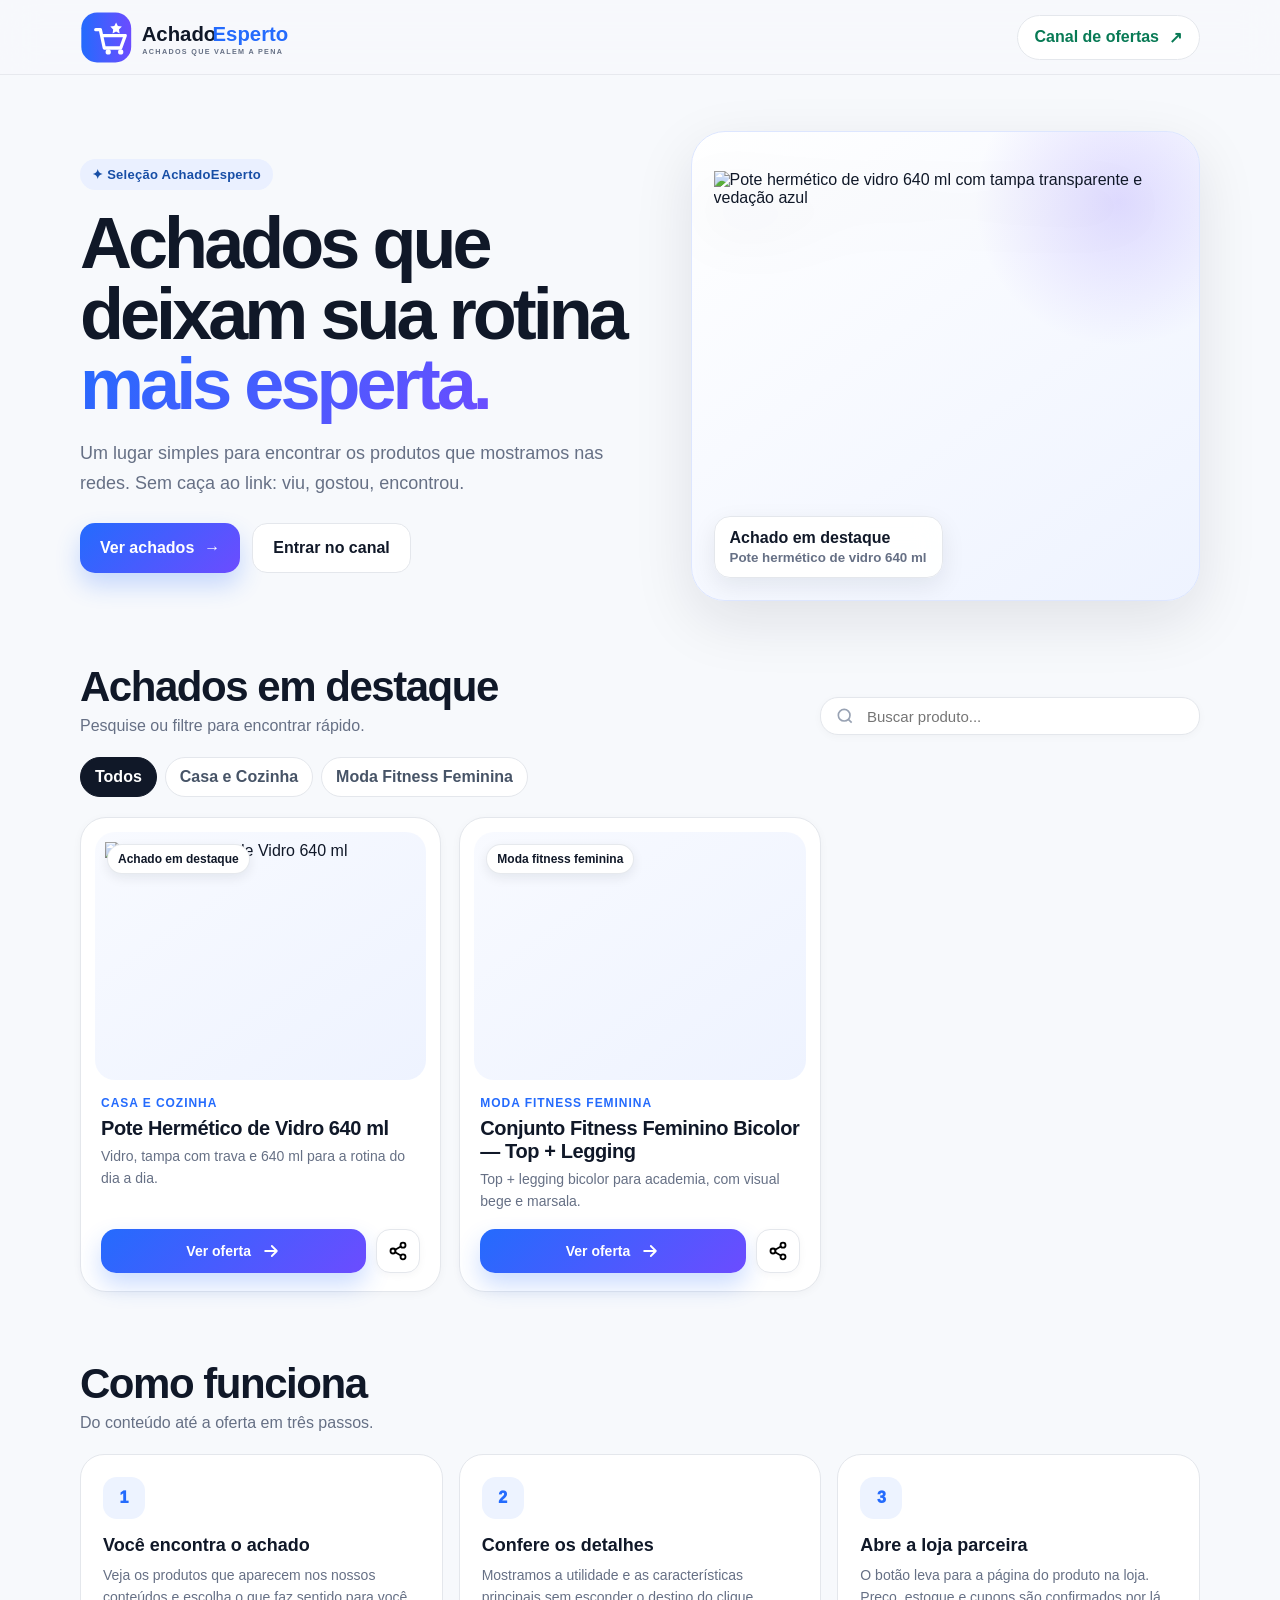
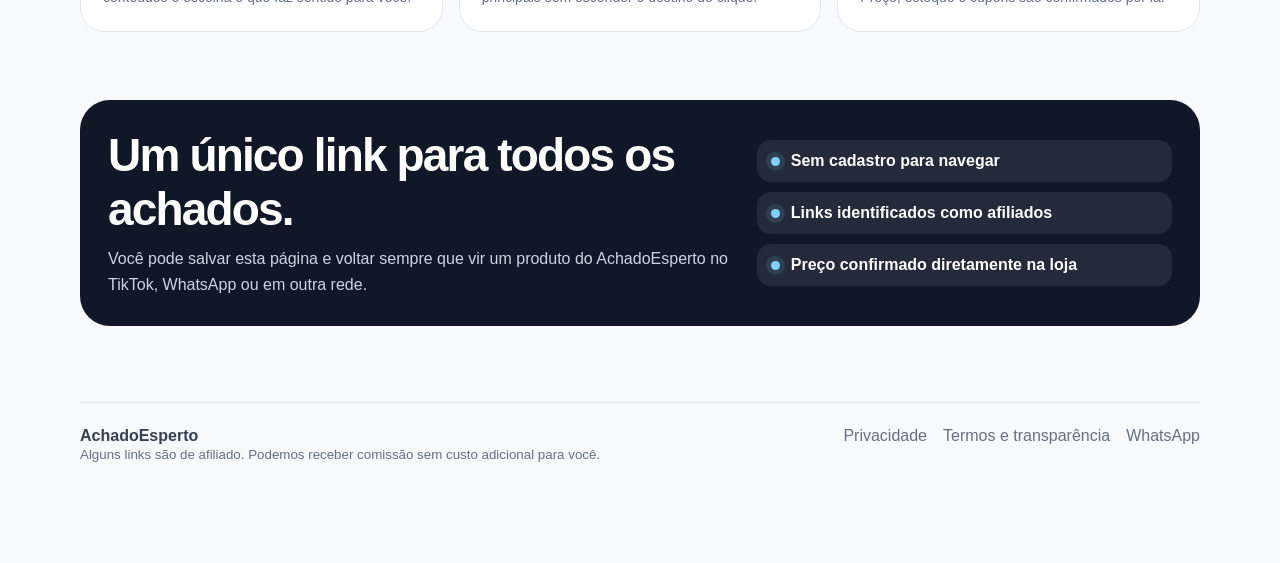
==== commit 74c50541: "chore: refresh product catalog assets" ====
--- a/index.html
+++ b/index.html
@@ -3,10 +3,10 @@
 <title>AchadoEsperto — Achados que valem a pena</title>
 <meta name="description" content="Achados úteis para casa, cozinha, tecnologia e rotina. Veja os produtos selecionados pelo AchadoEsperto e confira as ofertas nas lojas parceiras.">
 <meta property="og:title" content="AchadoEsperto — Achados que valem a pena"><meta property="og:description" content="Produtos úteis, bem selecionados e fáceis de encontrar."><meta property="og:type" content="website">
-<link rel="icon" href="/favicon.svg?v=5" type="image/svg+xml"><link rel="alternate icon" href="/assets/img/brand/favicon.svg?v=5" type="image/svg+xml"><link rel="manifest" href="/manifest.webmanifest"><link rel="stylesheet" href="/assets/css/styles.css?v=5">
+<link rel="icon" href="/favicon.svg?v=6" type="image/svg+xml"><link rel="alternate icon" href="/assets/img/brand/favicon.svg?v=6" type="image/svg+xml"><link rel="manifest" href="/manifest.webmanifest"><link rel="stylesheet" href="/assets/css/styles.css?v=6">
 </head><body>
 <a class="skip" href="#conteudo">Ir para o conteúdo</a>
-<header class="topbar"><div class="container nav"><a class="brand" href="/" aria-label="AchadoEsperto - início"><img src="/assets/img/brand/logo.svg?v=5" alt="AchadoEsperto"></a><nav class="nav-actions" aria-label="Ações"><a class="pill-btn wa" href="https://whatsapp.com/channel/0029Vb8xYEfKwqSSXrBS9R2Q" target="_blank" rel="noopener noreferrer"><span>Canal de ofertas</span>↗</a></nav></div></header>
+<header class="topbar"><div class="container nav"><a class="brand" href="/" aria-label="AchadoEsperto - início"><img src="/assets/img/brand/logo.svg?v=6" alt="AchadoEsperto"></a><nav class="nav-actions" aria-label="Ações"><a class="pill-btn wa" href="https://whatsapp.com/channel/0029Vb8xYEfKwqSSXrBS9R2Q" target="_blank" rel="noopener noreferrer"><span>Canal de ofertas</span>↗</a></nav></div></header>
 <main id="conteudo">
 <section class="hero"><div class="container hero-grid"><div><span class="eyebrow">✦ Seleção AchadoEsperto</span><h1>Achados que deixam sua rotina <span class="gradient-text">mais esperta.</span></h1><p>Um lugar simples para encontrar os produtos que mostramos nas redes. Sem caça ao link: viu, gostou, encontrou.</p><div class="hero-actions"><a class="primary-btn" href="#achados">Ver achados <span aria-hidden="true">→</span></a><a class="secondary-btn" href="https://whatsapp.com/channel/0029Vb8xYEfKwqSSXrBS9R2Q" target="_blank" rel="noopener noreferrer">Entrar no canal</a></div></div><div class="hero-card"><img id="hero-product" src="" alt="Pote hermético de vidro 640 ml com tampa transparente e vedação azul" width="1000" height="1000"><div class="floating-note">Achado em destaque<small>Pote hermético de vidro 640 ml</small></div></div></div></section>
 <section class="section" id="achados"><div class="container"><div class="section-head"><div><h2>Achados em destaque</h2><p>Pesquise ou filtre para encontrar rápido.</p></div><label class="search-wrap" aria-label="Pesquisar produtos"><svg width="20" height="20" viewBox="0 0 24 24" fill="none" stroke="currentColor" stroke-width="2"><circle cx="11" cy="11" r="7"/><path d="m20 20-4-4"/></svg><input id="product-search" type="search" placeholder="Buscar produto..." autocomplete="off"></label></div><div class="chips" id="category-chips" aria-label="Categorias"></div><div class="products" id="products-grid"></div><div class="empty" id="empty-state"><strong>Nenhum achado encontrado.</strong><br>Tente outro termo de busca.</div></div></section>
@@ -14,5 +14,5 @@
 <section class="section"><div class="container"><div class="trust"><div><h2>Um único link para todos os achados.</h2><p>Você pode salvar esta página e voltar sempre que vir um produto do AchadoEsperto no TikTok, WhatsApp ou em outra rede.</p></div><div class="trust-points"><div class="trust-point"><span class="dot"></span>Sem cadastro para navegar</div><div class="trust-point"><span class="dot"></span>Links identificados como afiliados</div><div class="trust-point"><span class="dot"></span>Preço confirmado diretamente na loja</div></div></div></div></section>
 </main>
 <footer class="footer"><div class="container footer-grid"><div><strong>AchadoEsperto</strong><br><small>Alguns links são de afiliado. Podemos receber comissão sem custo adicional para você.</small></div><div class="footer-links"><a href="/privacidade/">Privacidade</a><a href="/termos/">Termos e transparência</a><a href="https://whatsapp.com/channel/0029Vb8xYEfKwqSSXrBS9R2Q" target="_blank" rel="noopener noreferrer">WhatsApp</a></div></div></footer>
-<script src="/assets/js/products.js?v=5"></script><script src="/assets/js/app.js?v=5"></script><script>if(window.AE_PRODUCTS?.[0])document.getElementById('hero-product').src=window.AE_PRODUCTS[0].images[0];if('serviceWorker'in navigator){navigator.serviceWorker.getRegistrations().then(rs=>rs.forEach(r=>r.unregister())).catch(()=>{});}if('caches'in window){caches.keys().then(keys=>keys.forEach(k=>caches.delete(k))).catch(()=>{});}</script>
+<script src="/assets/js/products.js?v=6"></script><script src="/assets/js/app.js?v=6"></script><script>if(window.AE_PRODUCTS?.[0])document.getElementById('hero-product').src=window.AE_PRODUCTS[0].images[0];if('serviceWorker'in navigator){navigator.serviceWorker.getRegistrations().then(rs=>rs.forEach(r=>r.unregister())).catch(()=>{});}if('caches'in window){caches.keys().then(keys=>keys.forEach(k=>caches.delete(k))).catch(()=>{});}</script>
 </body></html>
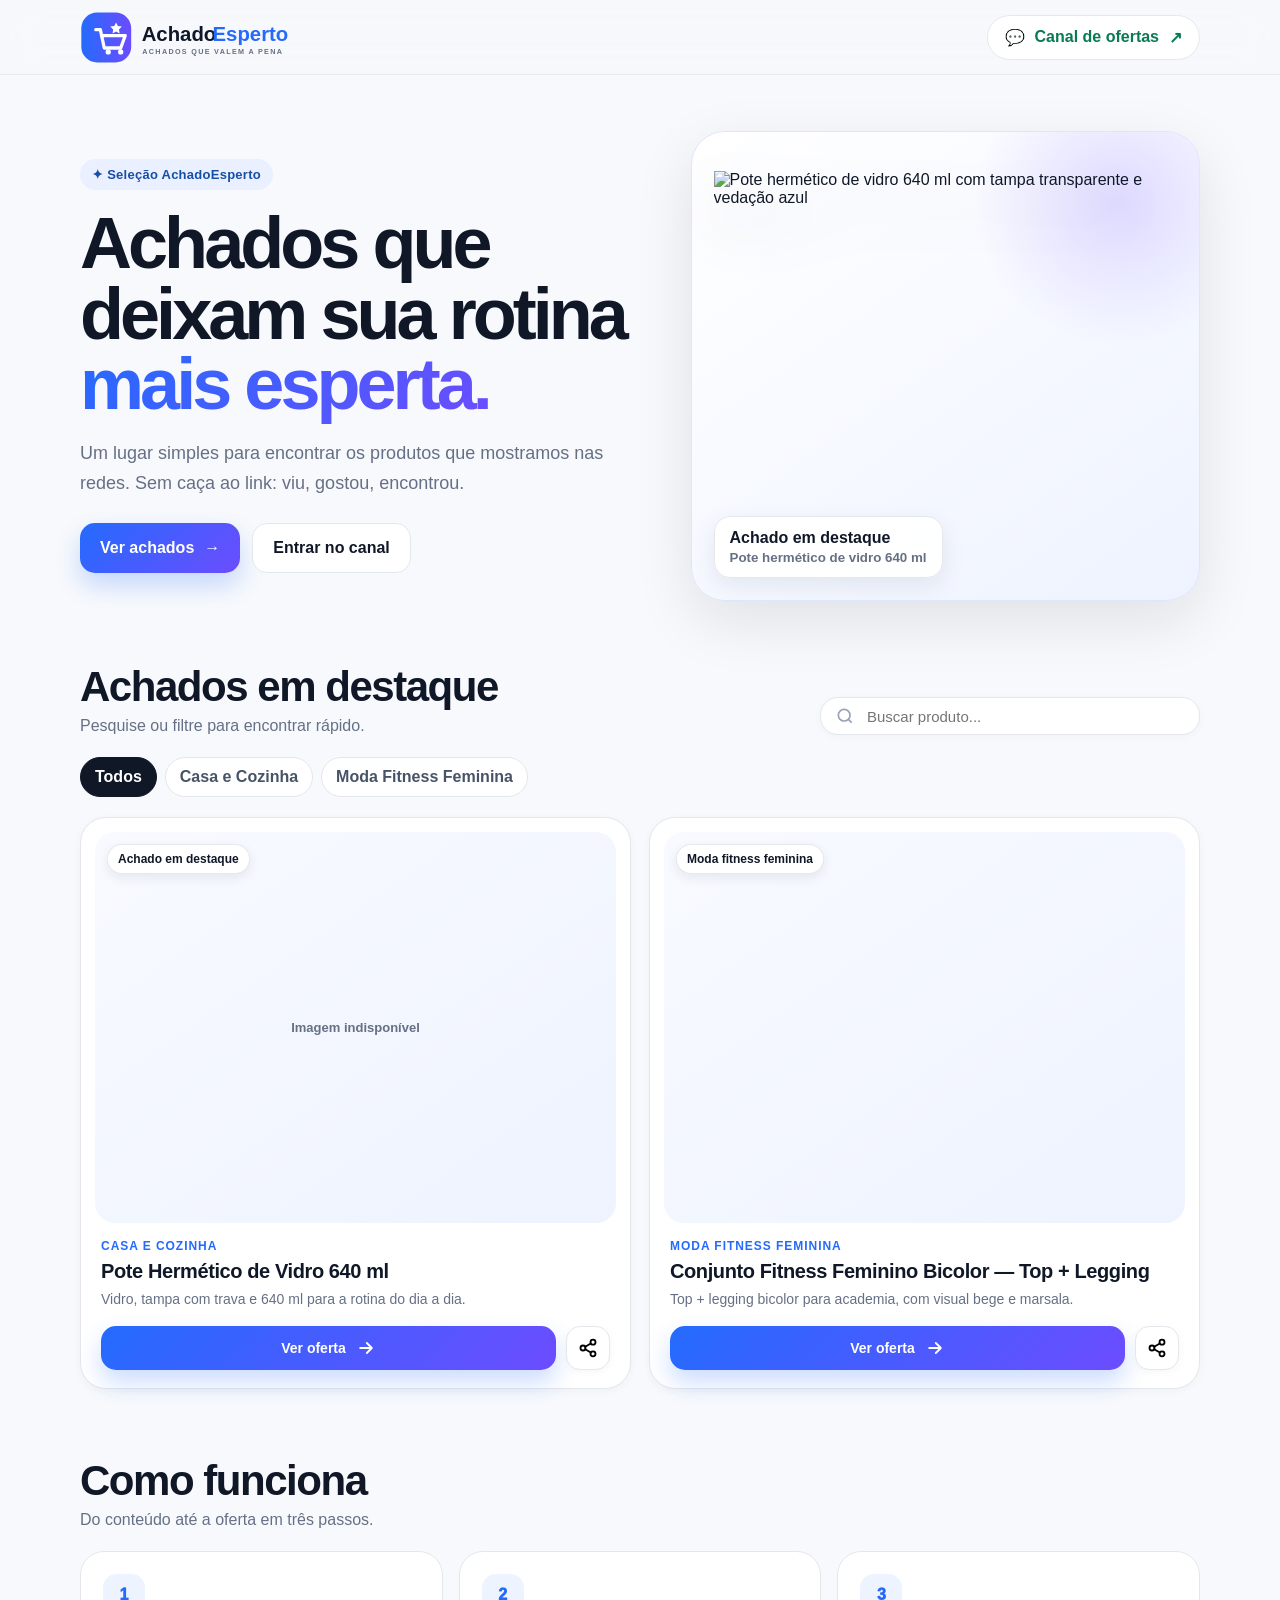
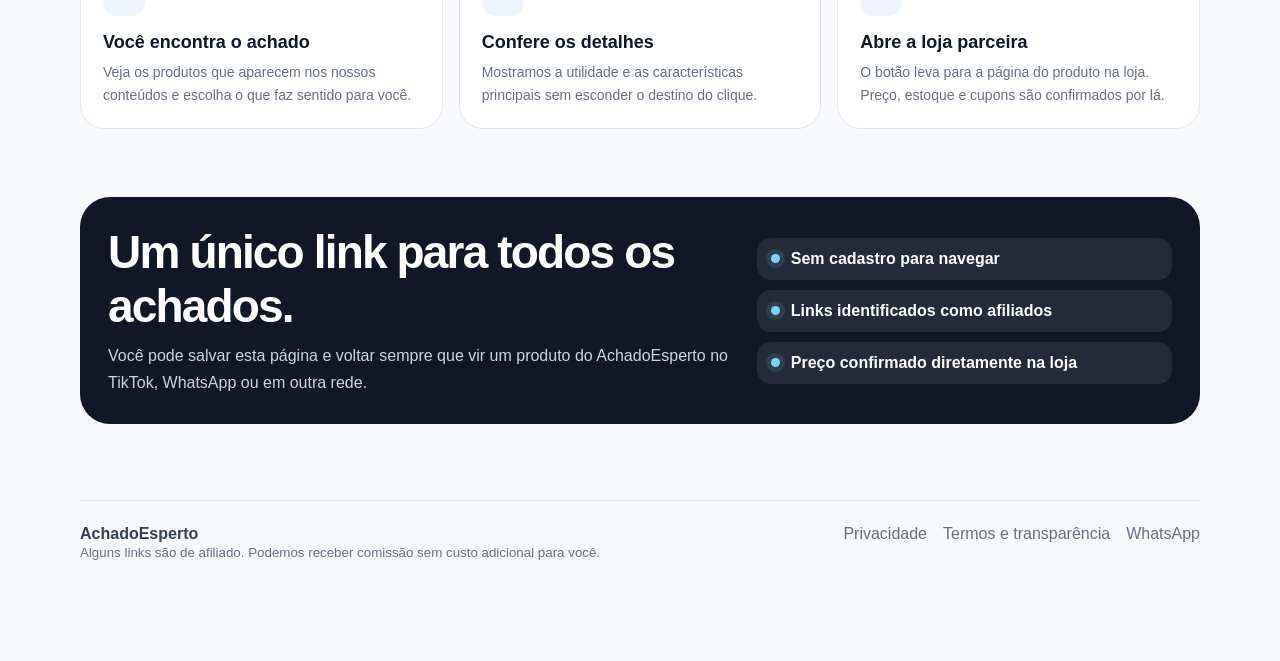
==== commit 15cfd999: "fix: refresh corrected site assets" ====
--- a/index.html
+++ b/index.html
@@ -3,10 +3,10 @@
 <title>AchadoEsperto — Achados que valem a pena</title>
 <meta name="description" content="Achados úteis para casa, cozinha, tecnologia e rotina. Veja os produtos selecionados pelo AchadoEsperto e confira as ofertas nas lojas parceiras.">
 <meta property="og:title" content="AchadoEsperto — Achados que valem a pena"><meta property="og:description" content="Produtos úteis, bem selecionados e fáceis de encontrar."><meta property="og:type" content="website">
-<link rel="icon" href="/favicon.svg?v=6" type="image/svg+xml"><link rel="alternate icon" href="/assets/img/brand/favicon.svg?v=6" type="image/svg+xml"><link rel="manifest" href="/manifest.webmanifest"><link rel="stylesheet" href="/assets/css/styles.css?v=6">
+<link rel="icon" href="/favicon.svg?v=7" type="image/svg+xml"><link rel="alternate icon" href="/assets/img/brand/favicon.svg?v=7" type="image/svg+xml"><link rel="manifest" href="/manifest.webmanifest"><link rel="stylesheet" href="/assets/css/styles.css?v=7">
 </head><body>
 <a class="skip" href="#conteudo">Ir para o conteúdo</a>
-<header class="topbar"><div class="container nav"><a class="brand" href="/" aria-label="AchadoEsperto - início"><img src="/assets/img/brand/logo.svg?v=6" alt="AchadoEsperto"></a><nav class="nav-actions" aria-label="Ações"><a class="pill-btn wa" href="https://whatsapp.com/channel/0029Vb8xYEfKwqSSXrBS9R2Q" target="_blank" rel="noopener noreferrer"><span>Canal de ofertas</span>↗</a></nav></div></header>
+<header class="topbar"><div class="container nav"><a class="brand" href="/" aria-label="AchadoEsperto - início"><img src="/assets/img/brand/logo.svg?v=7" alt="AchadoEsperto"></a><nav class="nav-actions" aria-label="Ações"><a class="pill-btn wa" href="https://whatsapp.com/channel/0029Vb8xYEfKwqSSXrBS9R2Q" target="_blank" rel="noopener noreferrer" aria-label="Abrir canal de ofertas no WhatsApp"><span class="wa-icon" aria-hidden="true">💬</span><span>Canal de ofertas</span><span class="hide-mobile" aria-hidden="true">↗</span></a></nav></div></header>
 <main id="conteudo">
 <section class="hero"><div class="container hero-grid"><div><span class="eyebrow">✦ Seleção AchadoEsperto</span><h1>Achados que deixam sua rotina <span class="gradient-text">mais esperta.</span></h1><p>Um lugar simples para encontrar os produtos que mostramos nas redes. Sem caça ao link: viu, gostou, encontrou.</p><div class="hero-actions"><a class="primary-btn" href="#achados">Ver achados <span aria-hidden="true">→</span></a><a class="secondary-btn" href="https://whatsapp.com/channel/0029Vb8xYEfKwqSSXrBS9R2Q" target="_blank" rel="noopener noreferrer">Entrar no canal</a></div></div><div class="hero-card"><img id="hero-product" src="" alt="Pote hermético de vidro 640 ml com tampa transparente e vedação azul" width="1000" height="1000"><div class="floating-note">Achado em destaque<small>Pote hermético de vidro 640 ml</small></div></div></div></section>
 <section class="section" id="achados"><div class="container"><div class="section-head"><div><h2>Achados em destaque</h2><p>Pesquise ou filtre para encontrar rápido.</p></div><label class="search-wrap" aria-label="Pesquisar produtos"><svg width="20" height="20" viewBox="0 0 24 24" fill="none" stroke="currentColor" stroke-width="2"><circle cx="11" cy="11" r="7"/><path d="m20 20-4-4"/></svg><input id="product-search" type="search" placeholder="Buscar produto..." autocomplete="off"></label></div><div class="chips" id="category-chips" aria-label="Categorias"></div><div class="products" id="products-grid"></div><div class="empty" id="empty-state"><strong>Nenhum achado encontrado.</strong><br>Tente outro termo de busca.</div></div></section>
@@ -14,5 +14,5 @@
 <section class="section"><div class="container"><div class="trust"><div><h2>Um único link para todos os achados.</h2><p>Você pode salvar esta página e voltar sempre que vir um produto do AchadoEsperto no TikTok, WhatsApp ou em outra rede.</p></div><div class="trust-points"><div class="trust-point"><span class="dot"></span>Sem cadastro para navegar</div><div class="trust-point"><span class="dot"></span>Links identificados como afiliados</div><div class="trust-point"><span class="dot"></span>Preço confirmado diretamente na loja</div></div></div></div></section>
 </main>
 <footer class="footer"><div class="container footer-grid"><div><strong>AchadoEsperto</strong><br><small>Alguns links são de afiliado. Podemos receber comissão sem custo adicional para você.</small></div><div class="footer-links"><a href="/privacidade/">Privacidade</a><a href="/termos/">Termos e transparência</a><a href="https://whatsapp.com/channel/0029Vb8xYEfKwqSSXrBS9R2Q" target="_blank" rel="noopener noreferrer">WhatsApp</a></div></div></footer>
-<script src="/assets/js/products.js?v=6"></script><script src="/assets/js/app.js?v=6"></script><script>if(window.AE_PRODUCTS?.[0])document.getElementById('hero-product').src=window.AE_PRODUCTS[0].images[0];if('serviceWorker'in navigator){navigator.serviceWorker.getRegistrations().then(rs=>rs.forEach(r=>r.unregister())).catch(()=>{});}if('caches'in window){caches.keys().then(keys=>keys.forEach(k=>caches.delete(k))).catch(()=>{});}</script>
+<script src="/assets/js/products.js?v=7"></script><script src="/assets/js/app.js?v=7"></script><script>if(window.AE_PRODUCTS?.[0])document.getElementById('hero-product').src=window.AE_PRODUCTS[0].images[0];if('serviceWorker'in navigator){navigator.serviceWorker.getRegistrations().then(rs=>rs.forEach(r=>r.unregister())).catch(()=>{});}if('caches'in window){caches.keys().then(keys=>keys.forEach(k=>caches.delete(k))).catch(()=>{});}</script>
 </body></html>
--- a/assets/css/styles.css
+++ b/assets/css/styles.css
@@ -16,16 +16,16 @@
 .hero h1{font-size:clamp(42px,6vw,72px);line-height:.98;letter-spacing:-.055em;margin:18px 0}.gradient-text{background:linear-gradient(135deg,var(--brand),var(--brand-2));-webkit-background-clip:text;background-clip:text;color:transparent}.hero p{font-size:18px;line-height:1.7;color:var(--muted);max-width:650px;margin:0 0 24px}.hero-actions{display:flex;flex-wrap:wrap;gap:12px}.primary-btn{padding:15px 20px;border-radius:15px;background:linear-gradient(135deg,var(--brand),var(--brand-2));color:#fff;box-shadow:0 12px 24px rgba(36,107,253,.24)}.primary-btn:hover{transform:translateY(-2px);box-shadow:0 16px 32px rgba(36,107,253,.30)}.secondary-btn{padding:15px 20px;border-radius:15px;background:#fff;border:1px solid var(--line)}
 .hero-card{position:relative;background:linear-gradient(145deg,#fff,#eef3ff);border:1px solid #dde6ff;border-radius:34px;padding:22px;box-shadow:var(--shadow);min-height:470px;display:grid;place-items:center;overflow:hidden}.hero-card:before{content:"";position:absolute;width:300px;height:300px;background:radial-gradient(circle,rgba(108,76,255,.18),transparent 68%);top:-80px;right:-70px}.hero-card img{width:100%;height:390px;object-fit:contain;position:relative;filter:drop-shadow(0 26px 30px rgba(16,24,40,.16))}.floating-note{position:absolute;left:22px;bottom:22px;background:rgba(255,255,255,.92);backdrop-filter:blur(12px);padding:12px 15px;border:1px solid var(--line);border-radius:16px;box-shadow:var(--shadow-soft);font-weight:800}.floating-note small{display:block;color:var(--muted);font-weight:650;margin-top:3px}
 .section{padding:34px 0}.section-head{display:flex;justify-content:space-between;gap:20px;align-items:end;margin-bottom:22px}.section-head h2{font-size:clamp(28px,4vw,42px);letter-spacing:-.035em;margin:0}.section-head p{color:var(--muted);margin:6px 0 0}.search-wrap{display:flex;gap:10px;align-items:center;background:#fff;border:1px solid var(--line);border-radius:18px;padding:8px 10px 8px 14px;min-width:min(380px,100%);box-shadow:0 2px 8px rgba(16,24,40,.03)}.search-wrap input{width:100%;border:0;outline:0;background:transparent;color:var(--ink);font-size:15px}.search-wrap svg{color:#98a2b3;flex:none}.chips{display:flex;gap:8px;flex-wrap:wrap;margin-bottom:20px}.chip{border:1px solid var(--line);background:#fff;padding:10px 14px;border-radius:999px;font-weight:800;color:#475467;cursor:pointer}.chip.active{background:#101828;color:#fff;border-color:#101828}
-.products{display:grid;grid-template-columns:repeat(3,1fr);gap:18px}.product-card{background:#fff;border:1px solid var(--line);border-radius:26px;padding:14px;box-shadow:0 2px 10px rgba(16,24,40,.035);transition:.22s ease;display:flex;flex-direction:column}.product-card:hover{transform:translateY(-4px);box-shadow:var(--shadow-soft)}.product-media{aspect-ratio:4/3;background:linear-gradient(145deg,#f8faff,#eef3ff);border-radius:20px;overflow:hidden;display:grid;place-items:center;position:relative}.product-media img{width:100%;height:100%;object-fit:contain;padding:10px}.badge{position:absolute;top:12px;left:12px;background:#fff;padding:7px 10px;border-radius:999px;font-size:12px;font-weight:900;border:1px solid rgba(228,231,236,.9);box-shadow:0 4px 12px rgba(16,24,40,.08)}.product-body{padding:16px 6px 4px;display:flex;flex-direction:column;flex:1}.product-cat{font-size:12px;text-transform:uppercase;letter-spacing:.08em;color:var(--brand);font-weight:900}.product-title{font-size:20px;font-weight:900;letter-spacing:-.02em;margin:7px 0 6px}.product-desc{color:var(--muted);font-size:14px;line-height:1.55;margin:0 0 16px}.product-footer{margin-top:auto;display:flex;gap:10px}.product-footer .primary-btn{flex:1;padding:12px 15px;font-size:14px}.product-footer .icon-btn{flex:none}
+.products{display:grid;grid-template-columns:repeat(auto-fit,minmax(min(100%,300px),1fr));gap:18px}.product-card{background:#fff;border:1px solid var(--line);border-radius:26px;padding:14px;box-shadow:0 2px 10px rgba(16,24,40,.035);transition:.22s ease;display:flex;flex-direction:column}.product-card:hover{transform:translateY(-4px);box-shadow:var(--shadow-soft)}.product-media{aspect-ratio:4/3;background:linear-gradient(145deg,#f8faff,#eef3ff);border-radius:20px;overflow:hidden;display:grid;place-items:center;position:relative}.product-media img{width:100%;height:100%;object-fit:contain;padding:10px;transition:transform .25s ease}.product-media img[style*="cover"]{padding:0}.product-card:hover .product-media img{transform:scale(1.025)}.product-card.image-error .product-media:after{content:"Imagem indisponível";color:var(--muted);font-size:13px;font-weight:800}.badge{position:absolute;top:12px;left:12px;background:#fff;padding:7px 10px;border-radius:999px;font-size:12px;font-weight:900;border:1px solid rgba(228,231,236,.9);box-shadow:0 4px 12px rgba(16,24,40,.08)}.product-body{padding:16px 6px 4px;display:flex;flex-direction:column;flex:1}.product-cat{font-size:12px;text-transform:uppercase;letter-spacing:.08em;color:var(--brand);font-weight:900}.product-title{font-size:20px;font-weight:900;letter-spacing:-.02em;margin:7px 0 6px}.product-desc{color:var(--muted);font-size:14px;line-height:1.55;margin:0 0 16px}.product-footer{margin-top:auto;display:flex;gap:10px}.product-footer .primary-btn{flex:1;padding:12px 15px;font-size:14px}.product-footer .icon-btn{flex:none}
 .empty{display:none;background:#fff;border:1px dashed #cfd7e6;border-radius:24px;padding:36px;text-align:center;color:var(--muted)}
 .steps{display:grid;grid-template-columns:repeat(3,1fr);gap:16px}.step{background:#fff;border:1px solid var(--line);border-radius:24px;padding:22px}.step-n{width:42px;height:42px;border-radius:14px;background:#edf3ff;color:var(--brand);display:grid;place-items:center;font-weight:950;margin-bottom:16px}.step h3{margin:0 0 8px;font-size:18px}.step p{margin:0;color:var(--muted);line-height:1.6;font-size:14px}
 .trust{background:#101828;color:#fff;border-radius:30px;padding:28px;display:grid;grid-template-columns:1.2fr .8fr;gap:26px;align-items:center}.trust h2{font-size:clamp(30px,4vw,46px);letter-spacing:-.04em;margin:0 0 10px}.trust p{margin:0;color:#cbd5e1;line-height:1.65}.trust-points{display:grid;gap:10px}.trust-point{display:flex;align-items:center;gap:11px;background:rgba(255,255,255,.08);padding:12px 14px;border-radius:14px;font-weight:750}.dot{width:9px;height:9px;border-radius:50%;background:#7dd3fc;box-shadow:0 0 0 5px rgba(125,211,252,.12)}
 .footer{padding:42px 0 100px;color:#667085}.footer-grid{display:flex;justify-content:space-between;gap:20px;align-items:flex-start;border-top:1px solid var(--line);padding-top:24px}.footer strong{color:#344054}.footer-links{display:flex;gap:16px;flex-wrap:wrap}.footer a:hover{color:var(--brand)}
 .mobile-dock{display:none;position:fixed;left:12px;right:12px;bottom:12px;z-index:40;background:rgba(16,24,40,.92);backdrop-filter:blur(14px);border:1px solid rgba(255,255,255,.1);padding:8px;border-radius:18px;box-shadow:0 18px 42px rgba(16,24,40,.26)}.mobile-dock .primary-btn{width:100%;box-shadow:none}
-.breadcrumb{padding:22px 0 10px;color:var(--muted);font-size:14px}.breadcrumb a:hover{color:var(--brand)}.product-page{padding:18px 0 44px}.product-layout{display:grid;grid-template-columns:1fr .9fr;gap:38px;align-items:start}.gallery{display:grid;grid-template-columns:86px 1fr;gap:14px}.thumbs{display:grid;gap:10px;align-content:start}.thumb{border:2px solid transparent;border-radius:16px;background:#fff;padding:5px;cursor:pointer;aspect-ratio:1;overflow:hidden}.thumb.active{border-color:var(--brand)}.thumb img{width:100%;height:100%;object-fit:contain}.main-photo{background:linear-gradient(145deg,#fff,#eef3ff);border:1px solid var(--line);border-radius:28px;min-height:560px;display:grid;place-items:center;overflow:hidden}.main-photo img{width:100%;height:560px;object-fit:contain;padding:18px}.product-info{position:sticky;top:94px}.product-info .eyebrow{margin-bottom:12px}.product-info h1{font-size:clamp(34px,4.6vw,54px);line-height:1.02;letter-spacing:-.045em;margin:0 0 14px}.lead{color:var(--muted);font-size:17px;line-height:1.65}.spec-pills{display:flex;gap:8px;flex-wrap:wrap;margin:18px 0}.spec-pill{background:#fff;border:1px solid var(--line);border-radius:999px;padding:9px 12px;font-weight:850;font-size:13px}.buy-box{background:#fff;border:1px solid var(--line);border-radius:22px;padding:18px;margin:20px 0;box-shadow:0 10px 30px rgba(16,24,40,.06)}.buy-box .primary-btn{width:100%;font-size:16px}.price-note{font-size:13px;color:var(--muted);margin:10px 0 0;line-height:1.5}.benefits{display:grid;gap:11px;margin:18px 0}.benefit{display:flex;gap:11px;align-items:flex-start}.benefit i{width:26px;height:26px;border-radius:8px;background:#eaf7f2;color:var(--good);display:grid;place-items:center;font-style:normal;font-weight:950;flex:none}.benefit strong{display:block;font-size:14px}.benefit span{display:block;color:var(--muted);font-size:13px;margin-top:2px;line-height:1.45}.share-row{display:flex;gap:10px}.share-row .secondary-btn{flex:1;padding:12px 14px}
+.breadcrumb{padding:22px 0 10px;color:var(--muted);font-size:14px}.breadcrumb a:hover{color:var(--brand)}.product-page{padding:18px 0 44px}.product-layout{display:grid;grid-template-columns:1fr .9fr;gap:38px;align-items:start}.gallery{display:grid;grid-template-columns:86px 1fr;gap:14px}.thumbs{display:grid;gap:10px;align-content:start}.thumb{border:2px solid transparent;border-radius:16px;background:#fff;padding:5px;cursor:pointer;aspect-ratio:1;overflow:hidden}.thumb.active{border-color:var(--brand)}.thumb img{width:100%;height:100%;object-fit:cover;border-radius:10px}.main-photo{background:linear-gradient(145deg,#fff,#eef3ff);border:1px solid var(--line);border-radius:28px;min-height:560px;display:grid;place-items:center;overflow:hidden}.main-photo img{width:100%;height:560px;object-fit:contain;padding:18px}.main-photo img.image-load-error{opacity:.25}.product-info{position:sticky;top:94px}.product-info .eyebrow{margin-bottom:12px}.product-info h1{font-size:clamp(34px,4.6vw,54px);line-height:1.02;letter-spacing:-.045em;margin:0 0 14px}.lead{color:var(--muted);font-size:17px;line-height:1.65}.spec-pills{display:flex;gap:8px;flex-wrap:wrap;margin:18px 0}.spec-pill{background:#fff;border:1px solid var(--line);border-radius:999px;padding:9px 12px;font-weight:850;font-size:13px}.buy-box{background:#fff;border:1px solid var(--line);border-radius:22px;padding:18px;margin:20px 0;box-shadow:0 10px 30px rgba(16,24,40,.06)}.buy-box .primary-btn{width:100%;font-size:16px}.price-note{font-size:13px;color:var(--muted);margin:10px 0 0;line-height:1.5}.benefits{display:grid;gap:11px;margin:18px 0}.benefit{display:flex;gap:11px;align-items:flex-start}.benefit i{width:26px;height:26px;border-radius:8px;background:#eaf7f2;color:var(--good);display:grid;place-items:center;font-style:normal;font-weight:950;flex:none}.benefit strong{display:block;font-size:14px}.benefit span{display:block;color:var(--muted);font-size:13px;margin-top:2px;line-height:1.45}.share-row{display:flex;gap:10px}.share-row .secondary-btn{flex:1;padding:12px 14px}
 .detail-card{margin-top:30px;background:#fff;border:1px solid var(--line);border-radius:26px;padding:24px}.detail-card h2{margin:0 0 14px;font-size:24px}.spec-table{width:100%;border-collapse:collapse}.spec-table td{padding:13px 0;border-bottom:1px solid #edf0f4;font-size:14px}.spec-table td:first-child{color:var(--muted);width:44%}.spec-table tr:last-child td{border-bottom:0}
 .legal{padding:40px 0 80px}.legal article{background:#fff;border:1px solid var(--line);border-radius:28px;padding:clamp(24px,5vw,48px);max-width:850px;margin:auto}.legal h1{font-size:40px;letter-spacing:-.035em;margin-top:0}.legal h2{margin-top:28px}.legal p,.legal li{color:#475467;line-height:1.75}.legal ul{padding-left:22px}
 .toast{position:fixed;left:50%;bottom:28px;transform:translate(-50%,20px);opacity:0;pointer-events:none;background:#101828;color:#fff;padding:12px 16px;border-radius:14px;font-weight:800;font-size:14px;transition:.2s;z-index:60;box-shadow:var(--shadow)}.toast.show{opacity:1;transform:translate(-50%,0)}
-@media(max-width:900px){.hero-grid,.product-layout,.trust{grid-template-columns:1fr}.hero-card{min-height:360px}.hero-card img{height:320px}.products{grid-template-columns:repeat(2,1fr)}.steps{grid-template-columns:1fr}.section-head{align-items:stretch;flex-direction:column}.search-wrap{min-width:0}.product-info{position:static}.main-photo,.main-photo img{min-height:0;height:440px}}
+@media(max-width:900px){.hero-grid,.product-layout,.trust{grid-template-columns:1fr}.hero-card{min-height:360px}.hero-card img{height:320px}.products{grid-template-columns:repeat(auto-fit,minmax(min(100%,280px),1fr))}.steps{grid-template-columns:1fr}.section-head{align-items:stretch;flex-direction:column}.search-wrap{min-width:0}.product-info{position:static}.main-photo,.main-photo img{min-height:0;height:440px}}
 @media(max-width:620px){.container{width:min(calc(100% - 22px),var(--max))}.nav{min-height:66px}.brand img{width:178px}.nav-actions .pill-btn span{display:none}.nav-actions .pill-btn{width:44px;height:44px;padding:0}.hero{padding-top:32px}.hero h1{font-size:46px}.hero p{font-size:16px}.hero-actions .primary-btn,.hero-actions .secondary-btn{width:100%}.hero-card{border-radius:26px;min-height:325px}.hero-card img{height:285px}.floating-note{left:14px;right:14px;bottom:14px}.products{grid-template-columns:1fr}.gallery{grid-template-columns:1fr}.thumbs{order:2;grid-template-columns:repeat(2,74px)}.main-photo{order:1}.main-photo img{height:360px}.footer-grid{flex-direction:column}.mobile-dock{display:block}.footer{padding-bottom:110px}.product-page{padding-bottom:100px}.hide-mobile{display:none}}
 @media(prefers-reduced-motion:reduce){*{scroll-behavior:auto!important;transition:none!important}}
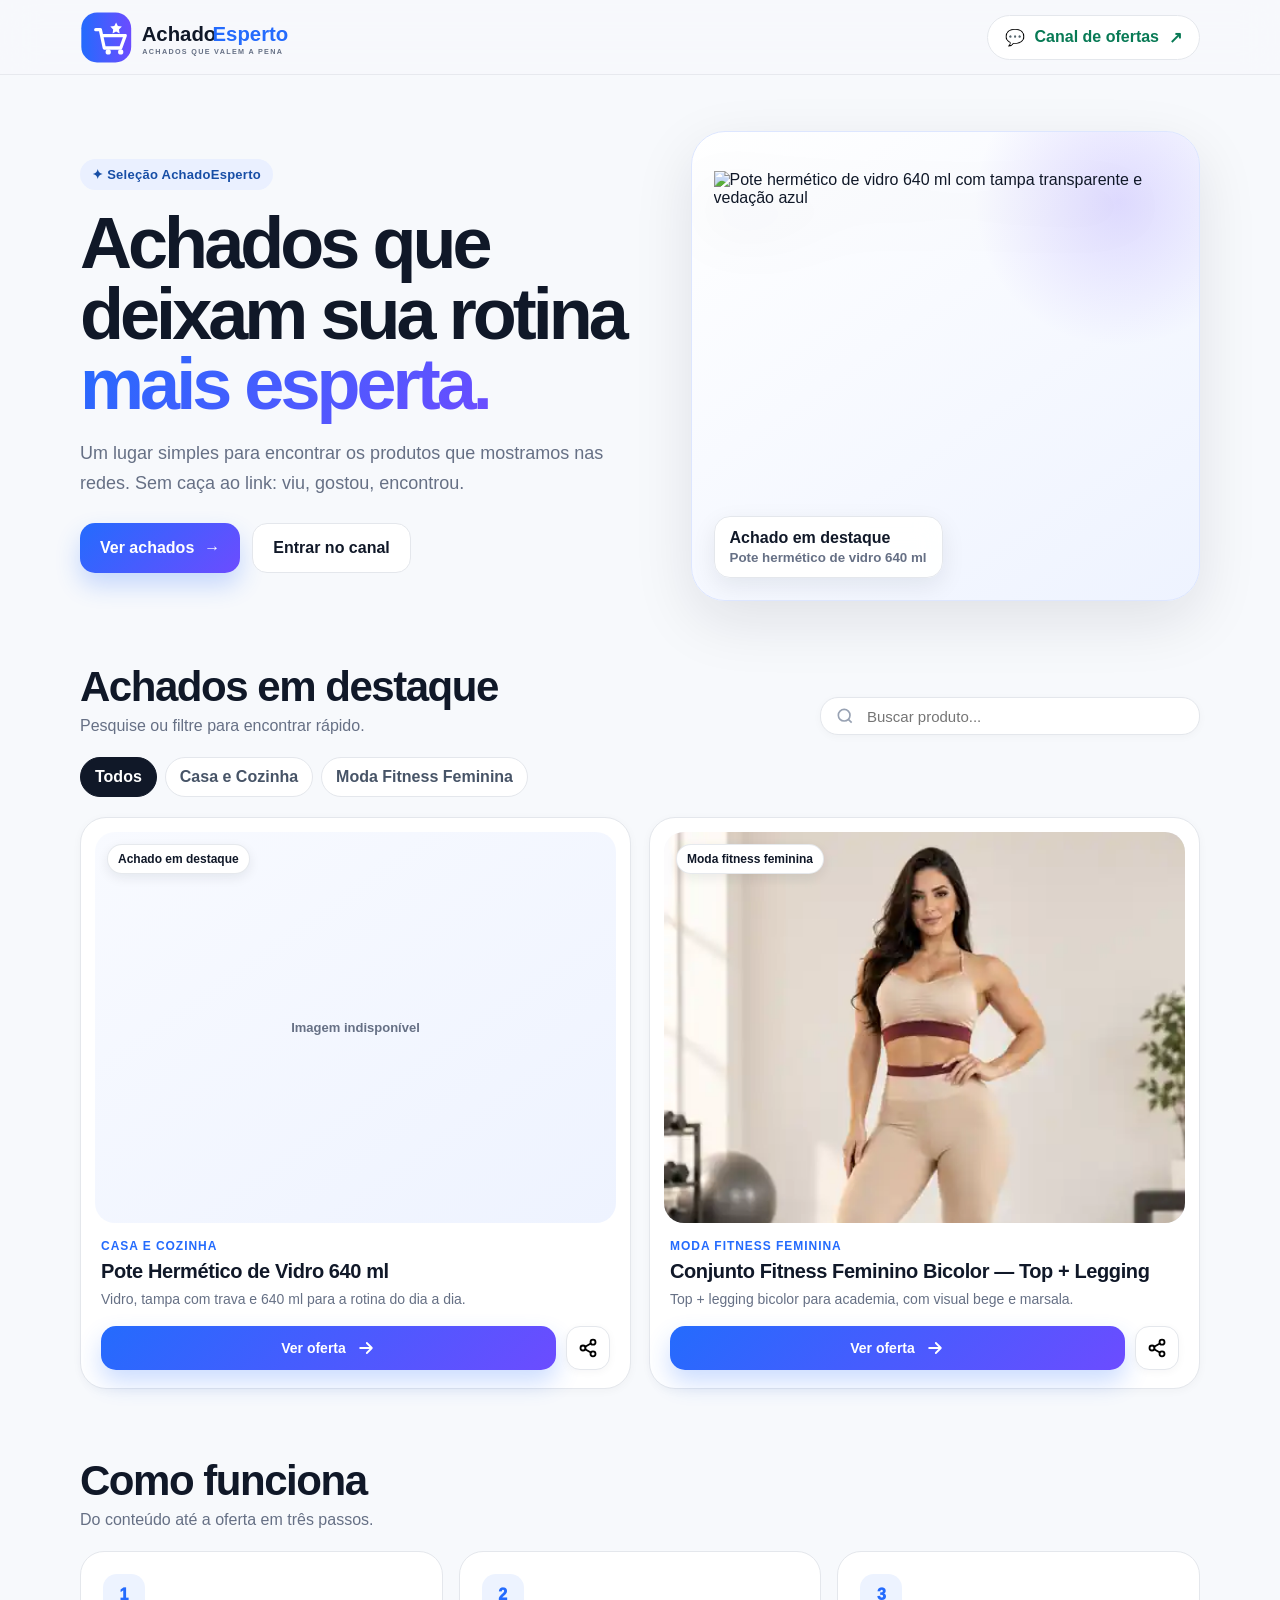
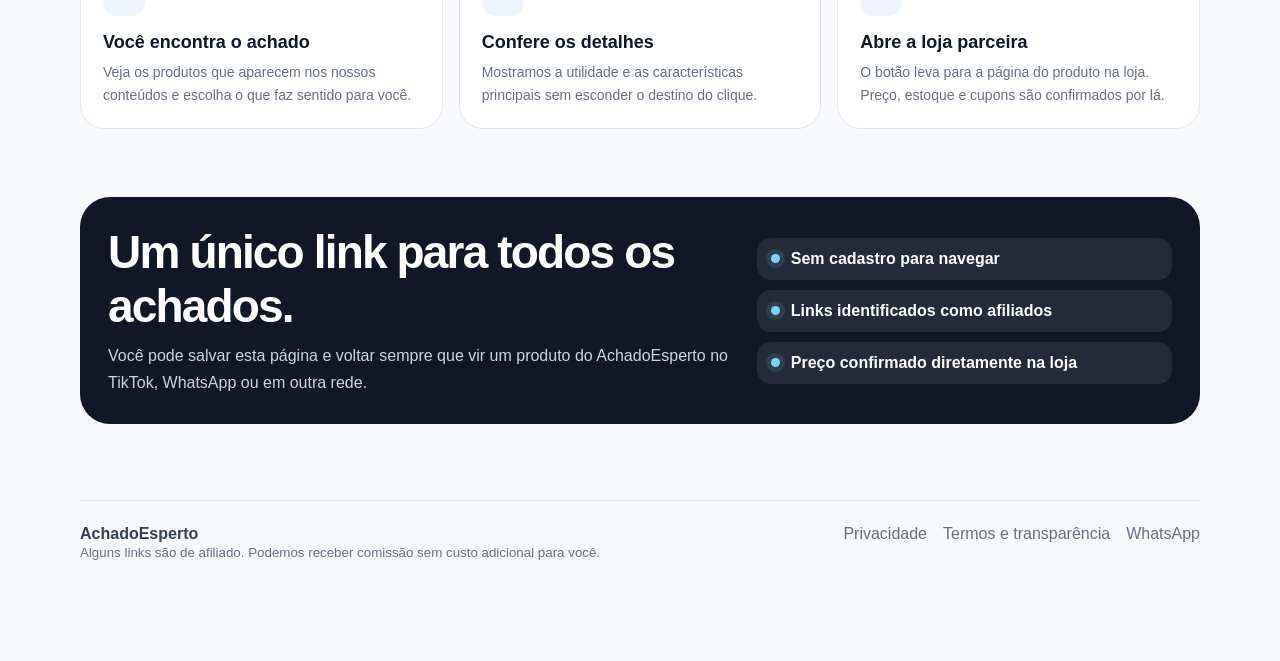
==== commit 33754968: "chore: force refresh corrected production assets" ====
--- a/index.html
+++ b/index.html
@@ -3,10 +3,10 @@
 <title>AchadoEsperto — Achados que valem a pena</title>
 <meta name="description" content="Achados úteis para casa, cozinha, tecnologia e rotina. Veja os produtos selecionados pelo AchadoEsperto e confira as ofertas nas lojas parceiras.">
 <meta property="og:title" content="AchadoEsperto — Achados que valem a pena"><meta property="og:description" content="Produtos úteis, bem selecionados e fáceis de encontrar."><meta property="og:type" content="website">
-<link rel="icon" href="/favicon.svg?v=7" type="image/svg+xml"><link rel="alternate icon" href="/assets/img/brand/favicon.svg?v=7" type="image/svg+xml"><link rel="manifest" href="/manifest.webmanifest"><link rel="stylesheet" href="/assets/css/styles.css?v=7">
+<link rel="icon" href="/favicon.svg?v=9" type="image/svg+xml"><link rel="alternate icon" href="/assets/img/brand/favicon.svg?v=9" type="image/svg+xml"><link rel="manifest" href="/manifest.webmanifest"><link rel="stylesheet" href="/assets/css/styles.css?v=9">
 </head><body>
 <a class="skip" href="#conteudo">Ir para o conteúdo</a>
-<header class="topbar"><div class="container nav"><a class="brand" href="/" aria-label="AchadoEsperto - início"><img src="/assets/img/brand/logo.svg?v=7" alt="AchadoEsperto"></a><nav class="nav-actions" aria-label="Ações"><a class="pill-btn wa" href="https://whatsapp.com/channel/0029Vb8xYEfKwqSSXrBS9R2Q" target="_blank" rel="noopener noreferrer" aria-label="Abrir canal de ofertas no WhatsApp"><span class="wa-icon" aria-hidden="true">💬</span><span>Canal de ofertas</span><span class="hide-mobile" aria-hidden="true">↗</span></a></nav></div></header>
+<header class="topbar"><div class="container nav"><a class="brand" href="/" aria-label="AchadoEsperto - início"><img src="/assets/img/brand/logo.svg?v=9" alt="AchadoEsperto"></a><nav class="nav-actions" aria-label="Ações"><a class="pill-btn wa" href="https://whatsapp.com/channel/0029Vb8xYEfKwqSSXrBS9R2Q" target="_blank" rel="noopener noreferrer" aria-label="Abrir canal de ofertas no WhatsApp"><span class="wa-icon" aria-hidden="true">💬</span><span>Canal de ofertas</span><span class="hide-mobile" aria-hidden="true">↗</span></a></nav></div></header>
 <main id="conteudo">
 <section class="hero"><div class="container hero-grid"><div><span class="eyebrow">✦ Seleção AchadoEsperto</span><h1>Achados que deixam sua rotina <span class="gradient-text">mais esperta.</span></h1><p>Um lugar simples para encontrar os produtos que mostramos nas redes. Sem caça ao link: viu, gostou, encontrou.</p><div class="hero-actions"><a class="primary-btn" href="#achados">Ver achados <span aria-hidden="true">→</span></a><a class="secondary-btn" href="https://whatsapp.com/channel/0029Vb8xYEfKwqSSXrBS9R2Q" target="_blank" rel="noopener noreferrer">Entrar no canal</a></div></div><div class="hero-card"><img id="hero-product" src="" alt="Pote hermético de vidro 640 ml com tampa transparente e vedação azul" width="1000" height="1000"><div class="floating-note">Achado em destaque<small>Pote hermético de vidro 640 ml</small></div></div></div></section>
 <section class="section" id="achados"><div class="container"><div class="section-head"><div><h2>Achados em destaque</h2><p>Pesquise ou filtre para encontrar rápido.</p></div><label class="search-wrap" aria-label="Pesquisar produtos"><svg width="20" height="20" viewBox="0 0 24 24" fill="none" stroke="currentColor" stroke-width="2"><circle cx="11" cy="11" r="7"/><path d="m20 20-4-4"/></svg><input id="product-search" type="search" placeholder="Buscar produto..." autocomplete="off"></label></div><div class="chips" id="category-chips" aria-label="Categorias"></div><div class="products" id="products-grid"></div><div class="empty" id="empty-state"><strong>Nenhum achado encontrado.</strong><br>Tente outro termo de busca.</div></div></section>
@@ -14,5 +14,5 @@
 <section class="section"><div class="container"><div class="trust"><div><h2>Um único link para todos os achados.</h2><p>Você pode salvar esta página e voltar sempre que vir um produto do AchadoEsperto no TikTok, WhatsApp ou em outra rede.</p></div><div class="trust-points"><div class="trust-point"><span class="dot"></span>Sem cadastro para navegar</div><div class="trust-point"><span class="dot"></span>Links identificados como afiliados</div><div class="trust-point"><span class="dot"></span>Preço confirmado diretamente na loja</div></div></div></div></section>
 </main>
 <footer class="footer"><div class="container footer-grid"><div><strong>AchadoEsperto</strong><br><small>Alguns links são de afiliado. Podemos receber comissão sem custo adicional para você.</small></div><div class="footer-links"><a href="/privacidade/">Privacidade</a><a href="/termos/">Termos e transparência</a><a href="https://whatsapp.com/channel/0029Vb8xYEfKwqSSXrBS9R2Q" target="_blank" rel="noopener noreferrer">WhatsApp</a></div></div></footer>
-<script src="/assets/js/products.js?v=7"></script><script src="/assets/js/app.js?v=7"></script><script>if(window.AE_PRODUCTS?.[0])document.getElementById('hero-product').src=window.AE_PRODUCTS[0].images[0];if('serviceWorker'in navigator){navigator.serviceWorker.getRegistrations().then(rs=>rs.forEach(r=>r.unregister())).catch(()=>{});}if('caches'in window){caches.keys().then(keys=>keys.forEach(k=>caches.delete(k))).catch(()=>{});}</script>
+<script src="/assets/js/products.js?v=9"></script><script src="/assets/js/app.js?v=9"></script><script>if(window.AE_PRODUCTS?.[0])document.getElementById('hero-product').src=window.AE_PRODUCTS[0].images[0];if('serviceWorker'in navigator){navigator.serviceWorker.getRegistrations().then(rs=>rs.forEach(r=>r.unregister())).catch(()=>{});}if('caches'in window){caches.keys().then(keys=>keys.forEach(k=>caches.delete(k))).catch(()=>{});}</script>
 </body></html>
--- a/assets/css/styles.css
+++ b/assets/css/styles.css
@@ -27,5 +27,5 @@
 .legal{padding:40px 0 80px}.legal article{background:#fff;border:1px solid var(--line);border-radius:28px;padding:clamp(24px,5vw,48px);max-width:850px;margin:auto}.legal h1{font-size:40px;letter-spacing:-.035em;margin-top:0}.legal h2{margin-top:28px}.legal p,.legal li{color:#475467;line-height:1.75}.legal ul{padding-left:22px}
 .toast{position:fixed;left:50%;bottom:28px;transform:translate(-50%,20px);opacity:0;pointer-events:none;background:#101828;color:#fff;padding:12px 16px;border-radius:14px;font-weight:800;font-size:14px;transition:.2s;z-index:60;box-shadow:var(--shadow)}.toast.show{opacity:1;transform:translate(-50%,0)}
 @media(max-width:900px){.hero-grid,.product-layout,.trust{grid-template-columns:1fr}.hero-card{min-height:360px}.hero-card img{height:320px}.products{grid-template-columns:repeat(auto-fit,minmax(min(100%,280px),1fr))}.steps{grid-template-columns:1fr}.section-head{align-items:stretch;flex-direction:column}.search-wrap{min-width:0}.product-info{position:static}.main-photo,.main-photo img{min-height:0;height:440px}}
-@media(max-width:620px){.container{width:min(calc(100% - 22px),var(--max))}.nav{min-height:66px}.brand img{width:178px}.nav-actions .pill-btn span{display:none}.nav-actions .pill-btn{width:44px;height:44px;padding:0}.hero{padding-top:32px}.hero h1{font-size:46px}.hero p{font-size:16px}.hero-actions .primary-btn,.hero-actions .secondary-btn{width:100%}.hero-card{border-radius:26px;min-height:325px}.hero-card img{height:285px}.floating-note{left:14px;right:14px;bottom:14px}.products{grid-template-columns:1fr}.gallery{grid-template-columns:1fr}.thumbs{order:2;grid-template-columns:repeat(2,74px)}.main-photo{order:1}.main-photo img{height:360px}.footer-grid{flex-direction:column}.mobile-dock{display:block}.footer{padding-bottom:110px}.product-page{padding-bottom:100px}.hide-mobile{display:none}}
+@media(max-width:620px){.container{width:min(calc(100% - 22px),var(--max))}.nav{min-height:66px}.brand img{width:178px}.nav-actions .pill-btn span:not(.wa-icon){display:none}.nav-actions .pill-btn .wa-icon{display:inline}.nav-actions .pill-btn{width:44px;height:44px;padding:0}.hero{padding-top:32px}.hero h1{font-size:46px}.hero p{font-size:16px}.hero-actions .primary-btn,.hero-actions .secondary-btn{width:100%}.hero-card{border-radius:26px;min-height:325px}.hero-card img{height:285px}.floating-note{left:14px;right:14px;bottom:14px}.products{grid-template-columns:1fr}.gallery{grid-template-columns:1fr}.thumbs{order:2;grid-template-columns:repeat(2,74px)}.main-photo{order:1}.main-photo img{height:360px}.footer-grid{flex-direction:column}.mobile-dock{display:block}.footer{padding-bottom:110px}.product-page{padding-bottom:100px}.hide-mobile{display:none}}
 @media(prefers-reduced-motion:reduce){*{scroll-behavior:auto!important;transition:none!important}}
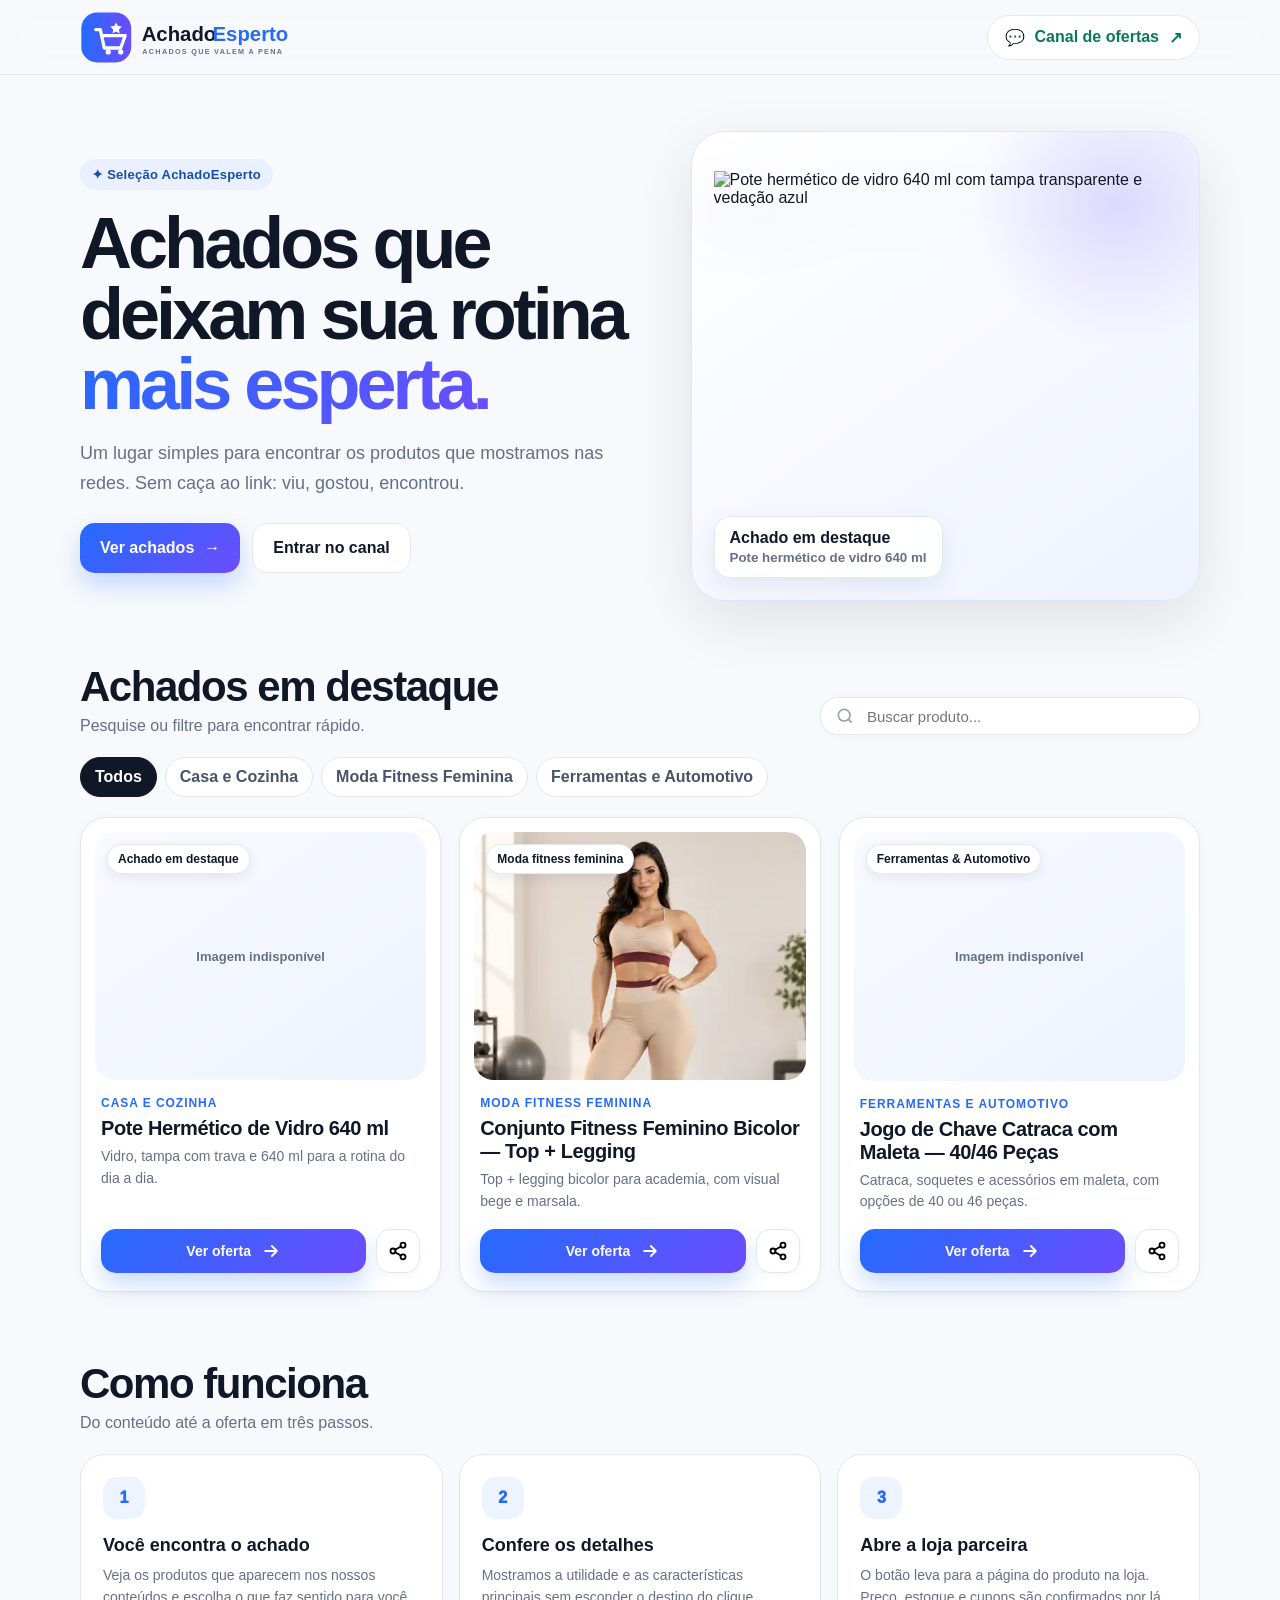
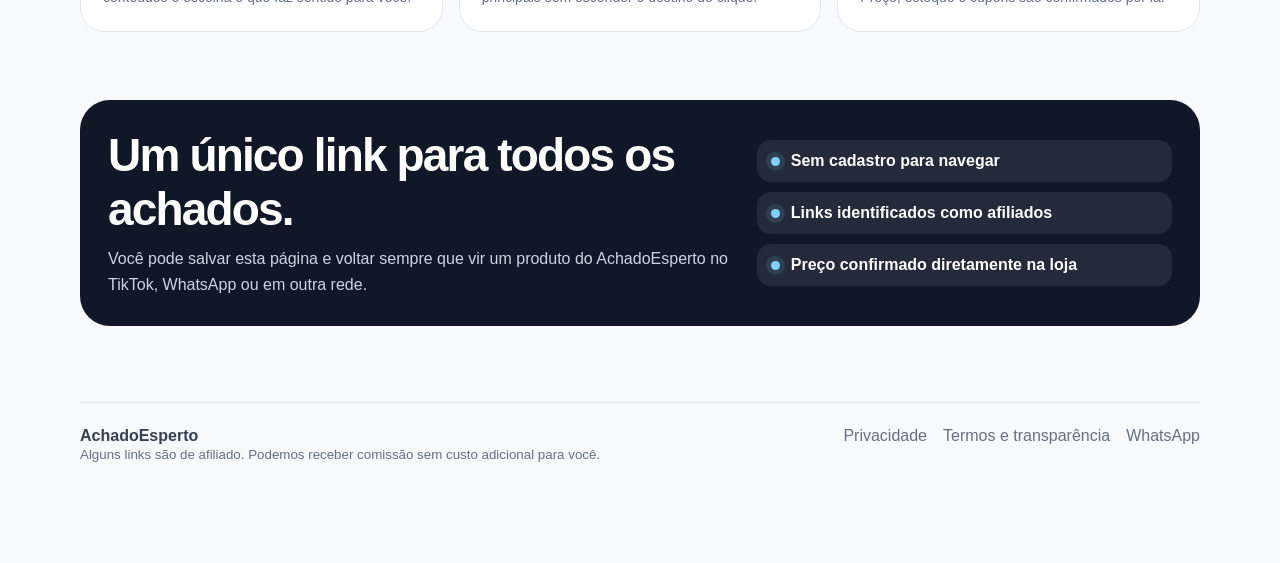
==== commit d6be51c8: "feat: publish tools category and refresh catalog" ====
--- a/index.html
+++ b/index.html
@@ -1,12 +1,12 @@
 <!doctype html><html lang="pt-BR"><head>
 <meta charset="utf-8"><meta name="viewport" content="width=device-width,initial-scale=1,viewport-fit=cover"><meta name="theme-color" content="#246BFD">
 <title>AchadoEsperto — Achados que valem a pena</title>
-<meta name="description" content="Achados úteis para casa, cozinha, tecnologia e rotina. Veja os produtos selecionados pelo AchadoEsperto e confira as ofertas nas lojas parceiras.">
+<meta name="description" content="Achados úteis para casa, cozinha, moda, ferramentas, automotivo e rotina. Veja os produtos selecionados pelo AchadoEsperto e confira as ofertas nas lojas parceiras.">
 <meta property="og:title" content="AchadoEsperto — Achados que valem a pena"><meta property="og:description" content="Produtos úteis, bem selecionados e fáceis de encontrar."><meta property="og:type" content="website">
-<link rel="icon" href="/favicon.svg?v=9" type="image/svg+xml"><link rel="alternate icon" href="/assets/img/brand/favicon.svg?v=9" type="image/svg+xml"><link rel="manifest" href="/manifest.webmanifest"><link rel="stylesheet" href="/assets/css/styles.css?v=9">
+<link rel="icon" href="/favicon.svg?v=10" type="image/svg+xml"><link rel="alternate icon" href="/assets/img/brand/favicon.svg?v=10" type="image/svg+xml"><link rel="manifest" href="/manifest.webmanifest"><link rel="stylesheet" href="/assets/css/styles.css?v=10">
 </head><body>
 <a class="skip" href="#conteudo">Ir para o conteúdo</a>
-<header class="topbar"><div class="container nav"><a class="brand" href="/" aria-label="AchadoEsperto - início"><img src="/assets/img/brand/logo.svg?v=9" alt="AchadoEsperto"></a><nav class="nav-actions" aria-label="Ações"><a class="pill-btn wa" href="https://whatsapp.com/channel/0029Vb8xYEfKwqSSXrBS9R2Q" target="_blank" rel="noopener noreferrer" aria-label="Abrir canal de ofertas no WhatsApp"><span class="wa-icon" aria-hidden="true">💬</span><span>Canal de ofertas</span><span class="hide-mobile" aria-hidden="true">↗</span></a></nav></div></header>
+<header class="topbar"><div class="container nav"><a class="brand" href="/" aria-label="AchadoEsperto - início"><img src="/assets/img/brand/logo.svg?v=10" alt="AchadoEsperto"></a><nav class="nav-actions" aria-label="Ações"><a class="pill-btn wa" href="https://whatsapp.com/channel/0029Vb8xYEfKwqSSXrBS9R2Q" target="_blank" rel="noopener noreferrer" aria-label="Abrir canal de ofertas no WhatsApp"><span class="wa-icon" aria-hidden="true">💬</span><span>Canal de ofertas</span><span class="hide-mobile" aria-hidden="true">↗</span></a></nav></div></header>
 <main id="conteudo">
 <section class="hero"><div class="container hero-grid"><div><span class="eyebrow">✦ Seleção AchadoEsperto</span><h1>Achados que deixam sua rotina <span class="gradient-text">mais esperta.</span></h1><p>Um lugar simples para encontrar os produtos que mostramos nas redes. Sem caça ao link: viu, gostou, encontrou.</p><div class="hero-actions"><a class="primary-btn" href="#achados">Ver achados <span aria-hidden="true">→</span></a><a class="secondary-btn" href="https://whatsapp.com/channel/0029Vb8xYEfKwqSSXrBS9R2Q" target="_blank" rel="noopener noreferrer">Entrar no canal</a></div></div><div class="hero-card"><img id="hero-product" src="" alt="Pote hermético de vidro 640 ml com tampa transparente e vedação azul" width="1000" height="1000"><div class="floating-note">Achado em destaque<small>Pote hermético de vidro 640 ml</small></div></div></div></section>
 <section class="section" id="achados"><div class="container"><div class="section-head"><div><h2>Achados em destaque</h2><p>Pesquise ou filtre para encontrar rápido.</p></div><label class="search-wrap" aria-label="Pesquisar produtos"><svg width="20" height="20" viewBox="0 0 24 24" fill="none" stroke="currentColor" stroke-width="2"><circle cx="11" cy="11" r="7"/><path d="m20 20-4-4"/></svg><input id="product-search" type="search" placeholder="Buscar produto..." autocomplete="off"></label></div><div class="chips" id="category-chips" aria-label="Categorias"></div><div class="products" id="products-grid"></div><div class="empty" id="empty-state"><strong>Nenhum achado encontrado.</strong><br>Tente outro termo de busca.</div></div></section>
@@ -14,5 +14,5 @@
 <section class="section"><div class="container"><div class="trust"><div><h2>Um único link para todos os achados.</h2><p>Você pode salvar esta página e voltar sempre que vir um produto do AchadoEsperto no TikTok, WhatsApp ou em outra rede.</p></div><div class="trust-points"><div class="trust-point"><span class="dot"></span>Sem cadastro para navegar</div><div class="trust-point"><span class="dot"></span>Links identificados como afiliados</div><div class="trust-point"><span class="dot"></span>Preço confirmado diretamente na loja</div></div></div></div></section>
 </main>
 <footer class="footer"><div class="container footer-grid"><div><strong>AchadoEsperto</strong><br><small>Alguns links são de afiliado. Podemos receber comissão sem custo adicional para você.</small></div><div class="footer-links"><a href="/privacidade/">Privacidade</a><a href="/termos/">Termos e transparência</a><a href="https://whatsapp.com/channel/0029Vb8xYEfKwqSSXrBS9R2Q" target="_blank" rel="noopener noreferrer">WhatsApp</a></div></div></footer>
-<script src="/assets/js/products.js?v=9"></script><script src="/assets/js/app.js?v=9"></script><script>if(window.AE_PRODUCTS?.[0])document.getElementById('hero-product').src=window.AE_PRODUCTS[0].images[0];if('serviceWorker'in navigator){navigator.serviceWorker.getRegistrations().then(rs=>rs.forEach(r=>r.unregister())).catch(()=>{});}if('caches'in window){caches.keys().then(keys=>keys.forEach(k=>caches.delete(k))).catch(()=>{});}</script>
+<script src="/assets/js/products.js?v=10"></script><script src="/assets/js/app.js?v=10"></script><script>if(window.AE_PRODUCTS?.[0])document.getElementById('hero-product').src=window.AE_PRODUCTS[0].images[0];if('serviceWorker'in navigator){navigator.serviceWorker.getRegistrations().then(rs=>rs.forEach(r=>r.unregister())).catch(()=>{});}if('caches'in window){caches.keys().then(keys=>keys.forEach(k=>caches.delete(k))).catch(()=>{});}</script>
 </body></html>
